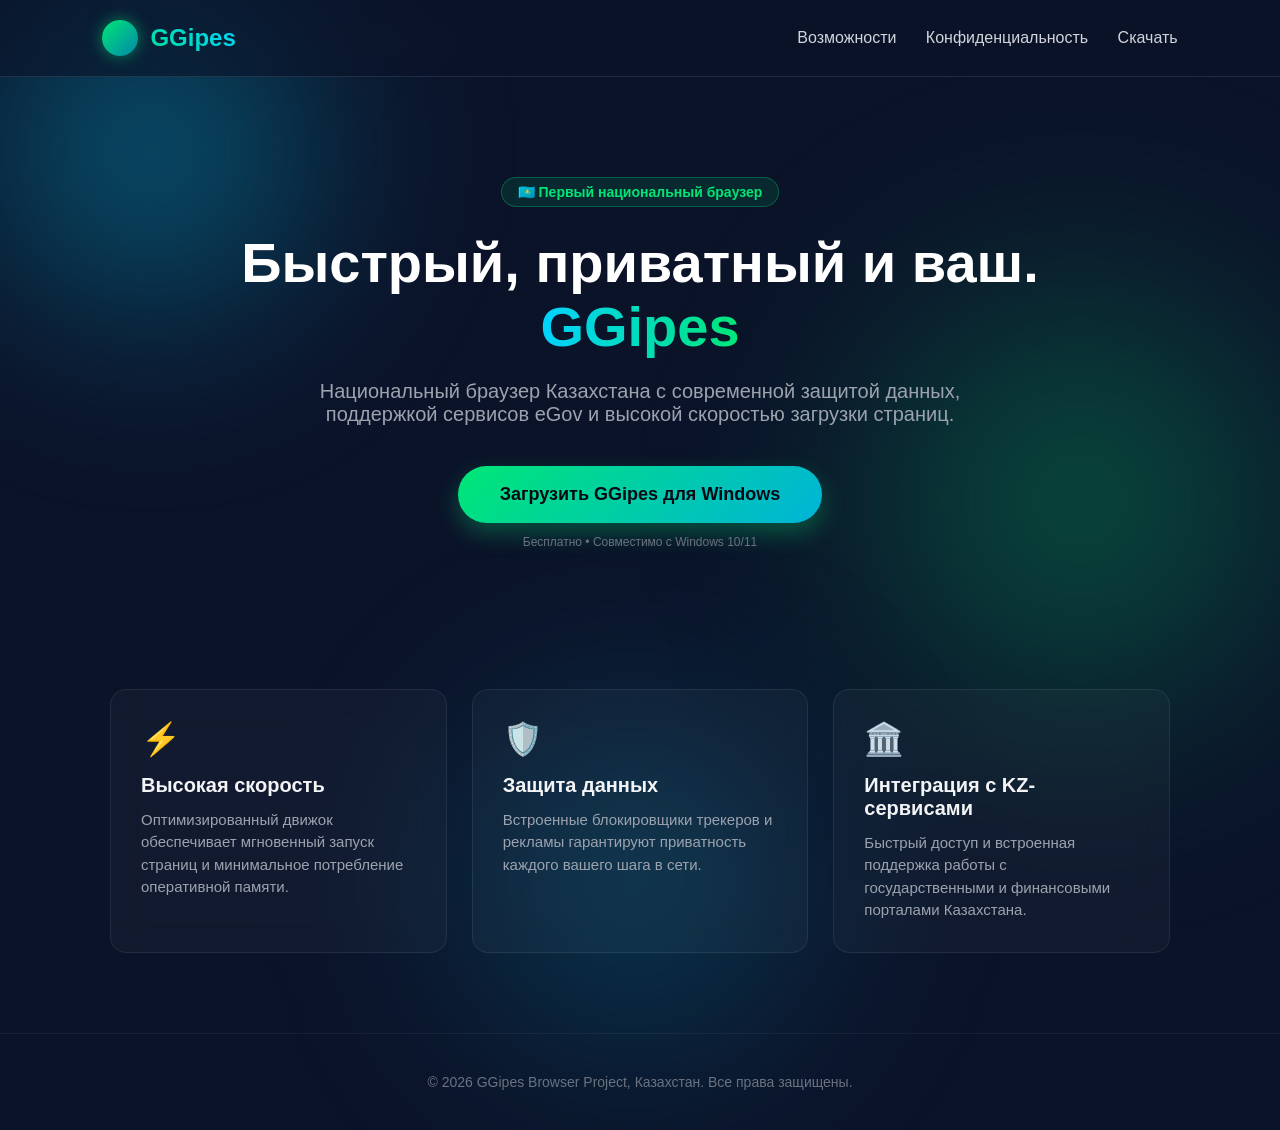
==== index.html @ 1c06d38f "my site" ====
<!DOCTYPE html>
<html lang="ru">
<head>
    <meta charset="UTF-8">
    <meta name="viewport" content="width=device-width, initial-scale=1.0">
    <title>GGipes — Быстрый и безопасный браузер Казахстана</title>
    <style>
        * {
            box-sizing: border-box;
            margin: 0;
            padding: 0;
            font-family: 'Segoe UI', -apple-system, BlinkMacSystemFont, Roboto, sans-serif;
        }

        body {
            background-color: #0b1329;
            color: #ffffff;
            min-height: 100vh;
            overflow-x: hidden;
            position: relative;
        }

        /* Размытый сине-зеленоватый фон */
        .bg-glow-1 {
            position: absolute;
            top: -100px;
            left: -100px;
            width: 500px;
            height: 500px;
            background: radial-gradient(circle, rgba(0, 210, 255, 0.4) 0%, rgba(3, 169, 244, 0) 70%);
            filter: blur(80px);
            z-index: -1;
        }

        .bg-glow-2 {
            position: absolute;
            top: 200px;
            right: -100px;
            width: 600px;
            height: 600px;
            background: radial-gradient(circle, rgba(0, 230, 118, 0.35) 0%, rgba(0, 230, 118, 0) 70%);
            filter: blur(100px);
            z-index: -1;
        }

        .bg-glow-3 {
            position: absolute;
            bottom: 0;
            left: 30%;
            width: 500px;
            height: 500px;
            background: radial-gradient(circle, rgba(0, 180, 216, 0.3) 0%, rgba(0, 0, 0, 0) 70%);
            filter: blur(90px);
            z-index: -1;
        }

        /* Шапка */
        header {
            display: flex;
            justify-content: space-between;
            align-items: center;
            padding: 20px 8%;
            backdrop-filter: blur(12px);
            background: rgba(11, 19, 41, 0.6);
            border-bottom: 1px solid rgba(255, 255, 255, 0.1);
            position: sticky;
            top: 0;
            z-index: 100;
        }

        .logo {
            display: flex;
            align-items: center;
            gap: 12px;
            font-size: 24px;
            font-weight: 700;
            background: linear-gradient(45deg, #00e676, #00d2ff);
            -webkit-background-clip: text;
            -webkit-text-fill-color: transparent;
        }

        .logo-icon {
            width: 36px;
            height: 36px;
            background: linear-gradient(135deg, #00e676, #0088a9);
            border-radius: 50%;
            display: flex;
            align-items: center;
            justify-content: center;
            color: #0b1329;
            font-weight: 900;
            font-size: 18px;
            box-shadow: 0 0 15px rgba(0, 230, 118, 0.5);
        }

        nav a {
            color: #d1d5db;
            text-decoration: none;
            margin-left: 25px;
            font-weight: 500;
            transition: color 0.3s;
        }

        nav a:hover {
            color: #00e676;
        }

        /* Главный блок (Hero) */
        .hero {
            display: flex;
            flex-direction: column;
            align-items: center;
            text-align: center;
            padding: 100px 20px 60px;
            max-width: 900px;
            margin: 0 auto;
        }

        .tag {
            background: rgba(0, 230, 118, 0.1);
            border: 1px solid rgba(0, 230, 118, 0.3);
            color: #00e676;
            padding: 6px 16px;
            border-radius: 20px;
            font-size: 14px;
            font-weight: 600;
            margin-bottom: 24px;
        }

        .hero h1 {
            font-size: 56px;
            line-height: 1.15;
            margin-bottom: 20px;
            font-weight: 800;
        }

        .hero h1 span {
            background: linear-gradient(90deg, #00d2ff, #00e676);
            -webkit-background-clip: text;
            -webkit-text-fill-color: transparent;
        }

        .hero p {
            font-size: 20px;
            color: #9ca3af;
            margin-bottom: 40px;
            max-width: 650px;
        }

        .download-btn {
            background: linear-gradient(90deg, #00c6ff 0%, #0072ff 100%);
            background: linear-gradient(135deg, #00e676, #00b4d8);
            color: #040914;
            padding: 18px 42px;
            font-size: 18px;
            font-weight: 700;
            border-radius: 30px;
            text-decoration: none;
            box-shadow: 0 10px 25px rgba(0, 230, 118, 0.3);
            transition: transform 0.2s, box-shadow 0.2s;
        }

        .download-btn:hover {
            transform: translateY(-2px);
            box-shadow: 0 15px 35px rgba(0, 230, 118, 0.5);
        }

        .subtext {
            font-size: 12px;
            color: #6b7280;
            margin-top: 12px;
        }

        /* Преимущества / Сетка */
        .features {
            display: grid;
            grid-template-columns: repeat(auto-fit, minmax(280px, 1fr));
            gap: 25px;
            max-width: 1100px;
            margin: 80px auto;
            padding: 0 20px;
        }

        .card {
            background: rgba(255, 255, 255, 0.03);
            border: 1px solid rgba(255, 255, 255, 0.08);
            backdrop-filter: blur(16px);
            border-radius: 16px;
            padding: 30px;
            transition: border-color 0.3s, transform 0.3s;
        }

        .card:hover {
            border-color: rgba(0, 230, 118, 0.4);
            transform: translateY(-5px);
        }

        .card-icon {
            font-size: 32px;
            margin-bottom: 16px;
        }

        .card h3 {
            font-size: 20px;
            margin-bottom: 12px;
            color: #f3f4f6;
        }

        .card p {
            color: #9ca3af;
            font-size: 15px;
            line-height: 1.5;
        }

        /* Футер */
        footer {
            text-align: center;
            padding: 40px 20px;
            border-top: 1px solid rgba(255, 255, 255, 0.05);
            color: #6b7280;
            font-size: 14px;
        }
    </style>
</head>
<body>

    <div class="bg-glow-1"></div>
    <div class="bg-glow-2"></div>
    <div class="bg-glow-3"></div>

    <header>
        <div class="logo">
            <div class="logo-icon">G</div>
            GGipes
        </div>
        <nav>
            <a href="#features">Возможности</a>
            <a href="#privacy">Конфиденциальность</a>
            <a href="#download">Скачать</a>
        </nav>
    </header>

    <section class="hero">
        <div class="tag">🇰🇿 Первый национальный браузер</div>
        <h1>Быстрый, приватный и ваш. <span>GGipes</span></h1>
        <p>Национальный браузер Казахстана с современной защитой данных, поддержкой сервисов eGov и высокой скоростью загрузки страниц.</p>
        <a href="#" class="download-btn">Загрузить GGipes для Windows</a>
        <div class="subtext">Бесплатно • Совместимо с Windows 10/11</div>
    </section>

    <section class="features" id="features">
        <div class="card">
            <div class="card-icon">⚡</div>
            <h3>Высокая скорость</h3>
            <p>Оптимизированный движок обеспечивает мгновенный запуск страниц и минимальное потребление оперативной памяти.</p>
        </div>
        <div class="card">
            <div class="card-icon">🛡️</div>
            <h3>Защита данных</h3>
            <p>Встроенные блокировщики трекеров и рекламы гарантируют приватность каждого вашего шага в сети.</p>
        </div>
        <div class="card">
            <div class="card-icon">🏛️</div>
            <h3>Интеграция с KZ-сервисами</h3>
            <p>Быстрый доступ и встроенная поддержка работы с государственными и финансовыми порталами Казахстана.</p>
        </div>
    </section>

    <footer>
        <p>© 2026 GGipes Browser Project, Казахстан. Все права защищены.</p>
    </footer>

</body>
</html>
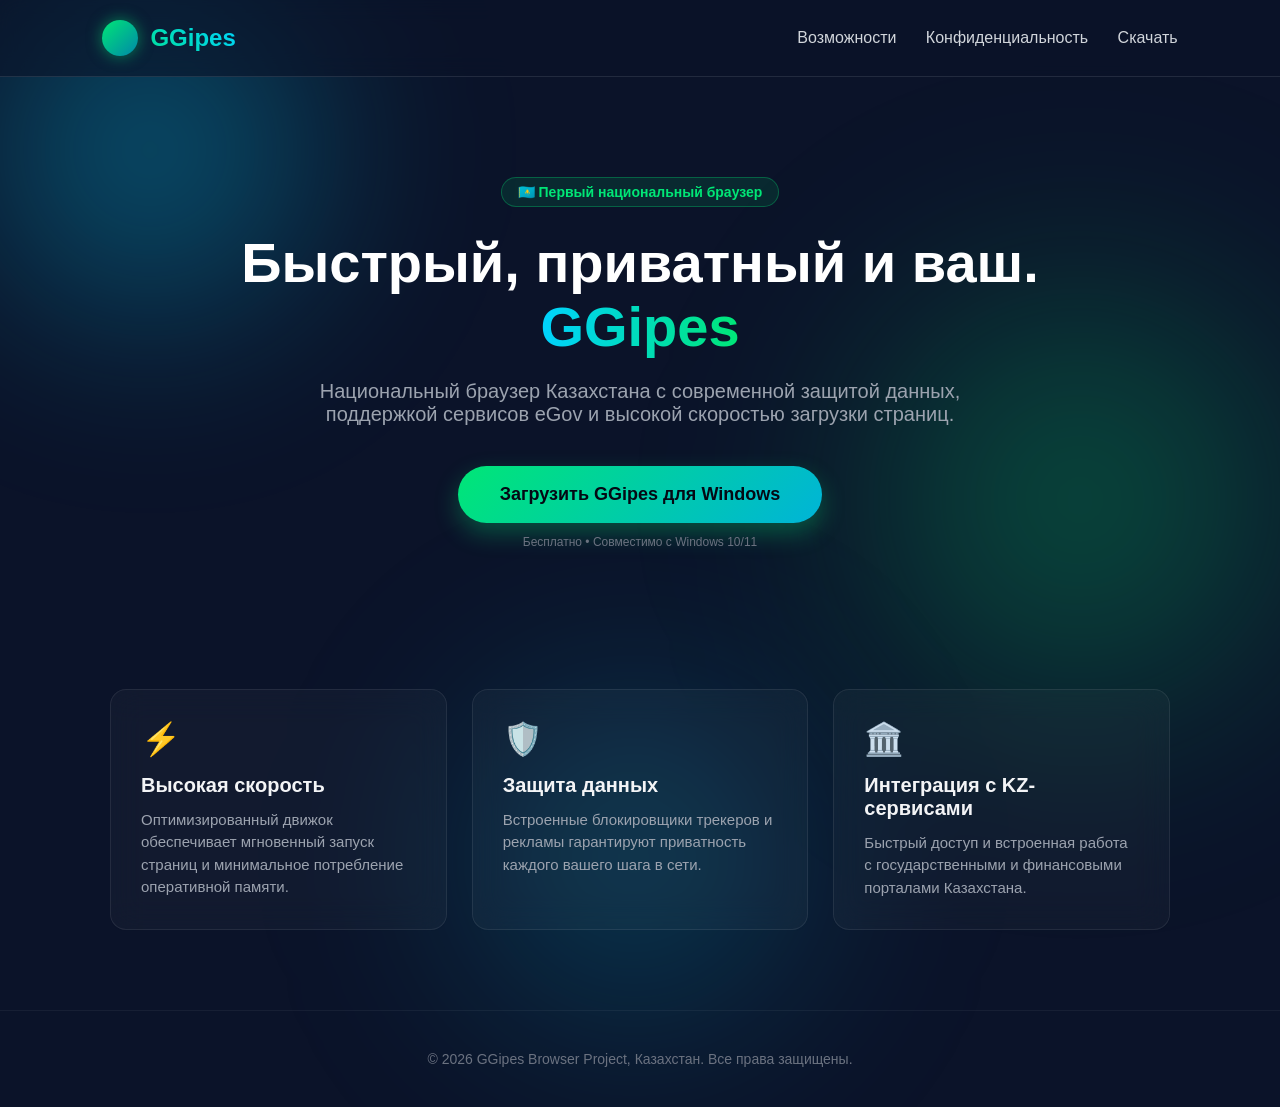
==== commit 38c296b7: "Update download link and improve text clarity" ====
--- a/index.html
+++ b/index.html
@@ -158,6 +158,7 @@
             text-decoration: none;
             box-shadow: 0 10px 25px rgba(0, 230, 118, 0.3);
             transition: transform 0.2s, box-shadow 0.2s;
+            display: inline-block;
         }
 
         .download-btn:hover {
@@ -240,11 +241,11 @@
         </nav>
     </header>
 
-    <section class="hero">
+    <section class="hero" id="download">
         <div class="tag">🇰🇿 Первый национальный браузер</div>
         <h1>Быстрый, приватный и ваш. <span>GGipes</span></h1>
         <p>Национальный браузер Казахстана с современной защитой данных, поддержкой сервисов eGov и высокой скоростью загрузки страниц.</p>
-        <a href="#" class="download-btn">Загрузить GGipes для Windows</a>
+        <a href="https://drive.google.com/file/d/1t5L86nQHfqKsNUQQcTvSZJ7uL6LeWI7m/view?usp=drive_link" target="_blank" class="download-btn">Загрузить GGipes для Windows</a>
         <div class="subtext">Бесплатно • Совместимо с Windows 10/11</div>
     </section>
 
@@ -262,7 +263,7 @@
         <div class="card">
             <div class="card-icon">🏛️</div>
             <h3>Интеграция с KZ-сервисами</h3>
-            <p>Быстрый доступ и встроенная поддержка работы с государственными и финансовыми порталами Казахстана.</p>
+            <p>Быстрый доступ и встроенная работа с государственными и финансовыми порталами Казахстана.</p>
         </div>
     </section>
 
@@ -271,4 +272,4 @@
     </footer>
 
 </body>
-</html>+</html>
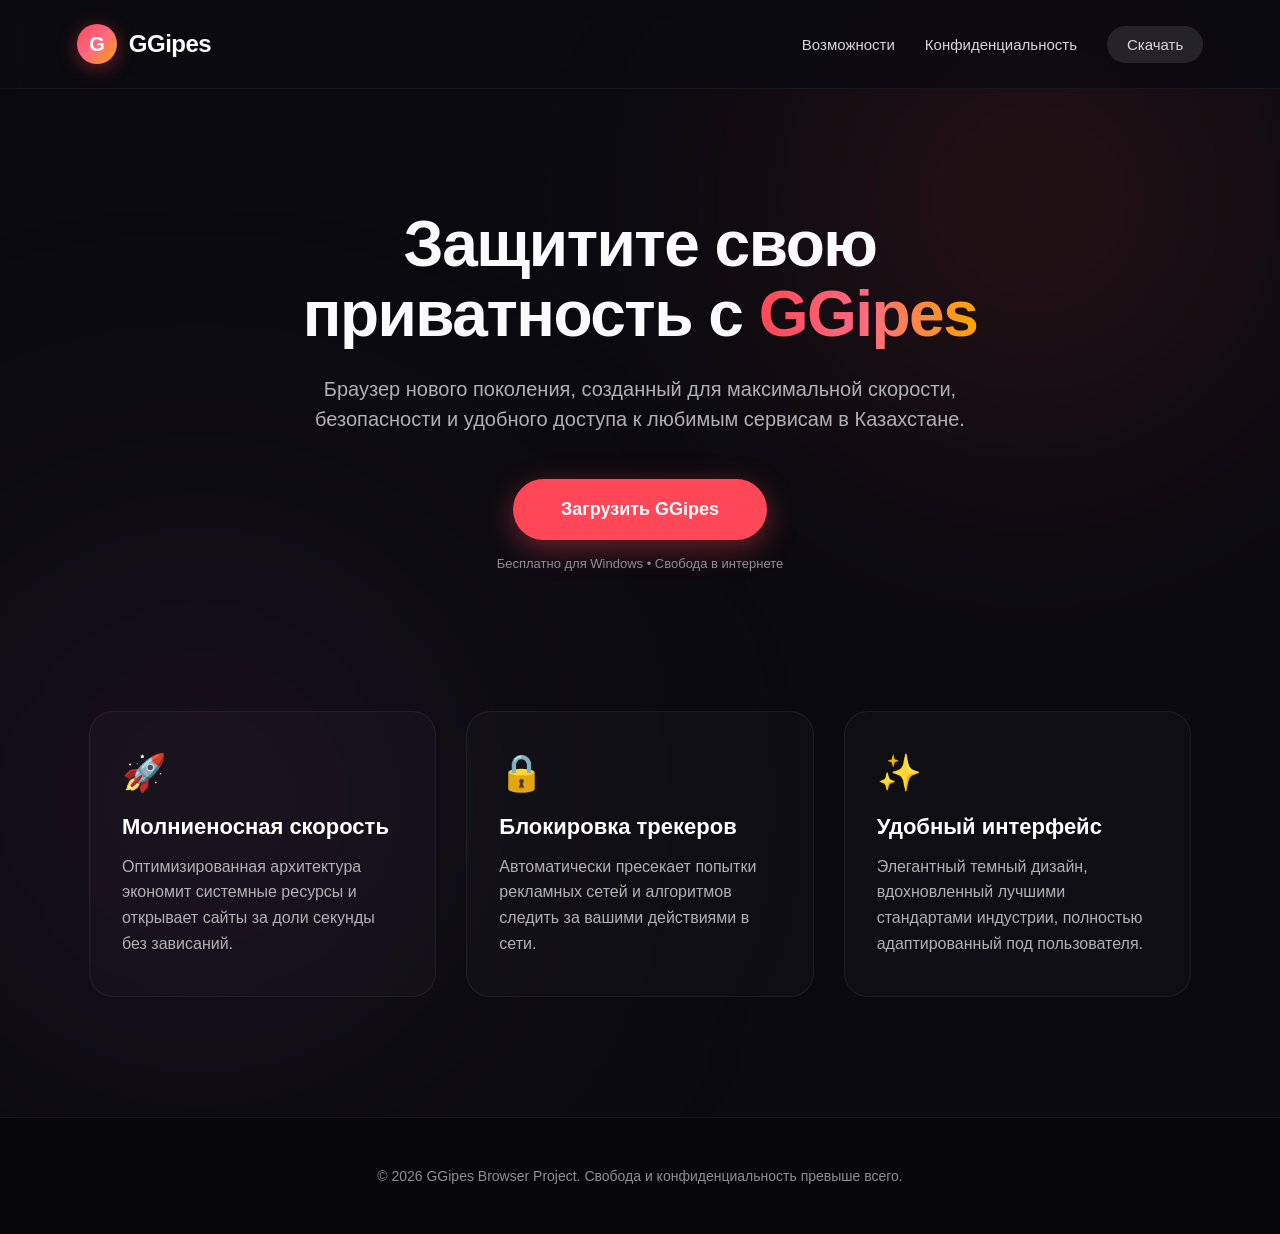
==== commit 59496658: "my site" ====
--- a/index.html
+++ b/index.html
@@ -3,54 +3,43 @@
 <head>
     <meta charset="UTF-8">
     <meta name="viewport" content="width=device-width, initial-scale=1.0">
-    <title>GGipes — Быстрый и безопасный браузер Казахстана</title>
+    <title>Браузер GGipes — Свободный, быстрый и защищенный</title>
     <style>
         * {
             box-sizing: border-box;
             margin: 0;
             padding: 0;
-            font-family: 'Segoe UI', -apple-system, BlinkMacSystemFont, Roboto, sans-serif;
+            font-family: 'Inter', -apple-system, BlinkMacSystemFont, "Segoe UI", Roboto, sans-serif;
         }
 
         body {
-            background-color: #0b1329;
-            color: #ffffff;
+            background-color: #0b0b0f;
+            color: #fbfbfe;
             min-height: 100vh;
             overflow-x: hidden;
             position: relative;
         }
 
-        /* Размытый сине-зеленоватый фон */
+        /* Фоновые градиенты в стиле Firefox */
         .bg-glow-1 {
             position: absolute;
-            top: -100px;
-            left: -100px;
-            width: 500px;
-            height: 500px;
-            background: radial-gradient(circle, rgba(0, 210, 255, 0.4) 0%, rgba(3, 169, 244, 0) 70%);
-            filter: blur(80px);
+            top: -150px;
+            right: -100px;
+            width: 700px;
+            height: 700px;
+            background: radial-gradient(circle, rgba(255, 71, 87, 0.15) 0%, rgba(255, 71, 87, 0) 70%);
+            filter: blur(120px);
             z-index: -1;
         }
 
         .bg-glow-2 {
             position: absolute;
-            top: 200px;
-            right: -100px;
-            width: 600px;
-            height: 600px;
-            background: radial-gradient(circle, rgba(0, 230, 118, 0.35) 0%, rgba(0, 230, 118, 0) 70%);
-            filter: blur(100px);
-            z-index: -1;
-        }
-
-        .bg-glow-3 {
-            position: absolute;
-            bottom: 0;
-            left: 30%;
-            width: 500px;
-            height: 500px;
-            background: radial-gradient(circle, rgba(0, 180, 216, 0.3) 0%, rgba(0, 0, 0, 0) 70%);
-            filter: blur(90px);
+            top: 400px;
+            left: -200px;
+            width: 800px;
+            height: 800px;
+            background: radial-gradient(circle, rgba(142, 68, 173, 0.15) 0%, rgba(142, 68, 173, 0) 70%);
+            filter: blur(140px);
             z-index: -1;
         }
 
@@ -59,13 +48,13 @@
             display: flex;
             justify-content: space-between;
             align-items: center;
-            padding: 20px 8%;
-            backdrop-filter: blur(12px);
-            background: rgba(11, 19, 41, 0.6);
-            border-bottom: 1px solid rgba(255, 255, 255, 0.1);
+            padding: 24px 6%;
+            background: rgba(11, 11, 15, 0.8);
+            backdrop-filter: blur(10px);
             position: sticky;
             top: 0;
             z-index: 100;
+            border-bottom: 1px solid rgba(255, 255, 255, 0.05);
         }
 
         .logo {
@@ -74,152 +63,174 @@
             gap: 12px;
             font-size: 24px;
             font-weight: 700;
-            background: linear-gradient(45deg, #00e676, #00d2ff);
+            letter-spacing: -0.5px;
+            color: #ffffff;
+        }
+
+        .logo-icon {
+            width: 40px;
+            height: 40px;
+            background: linear-gradient(135deg, #ff4757, #ff6b81, #ffa502);
+            border-radius: 50%;
+            display: flex;
+            align-items: center;
+            justify-content: center;
+            color: #fff;
+            font-weight: 900;
+            font-size: 20px;
+            box-shadow: 0 4px 20px rgba(255, 71, 87, 0.4);
+        }
+
+        nav {
+            display: flex;
+            align-items: center;
+            gap: 30px;
+        }
+
+        nav a {
+            color: #d7d7db;
+            text-decoration: none;
+            font-size: 15px;
+            font-weight: 500;
+            transition: color 0.2s;
+        }
+
+        nav a:hover {
+            color: #ff4757;
+        }
+
+        .nav-btn {
+            background: rgba(255, 255, 255, 0.1);
+            padding: 10px 20px;
+            border-radius: 50px;
+            transition: background 0.2s;
+        }
+
+        .nav-btn:hover {
+            background: rgba(255, 255, 255, 0.2);
+            color: #fff;
+        }
+
+        /* Главный блок (Hero) */
+        .hero {
+            display: flex;
+            flex-direction: column;
+            align-items: center;
+            text-align: center;
+            padding: 120px 20px 80px;
+            max-width: 900px;
+            margin: 0 auto;
+        }
+
+        .hero h1 {
+            font-size: 64px;
+            line-height: 1.1;
+            margin-bottom: 24px;
+            font-weight: 800;
+            letter-spacing: -1.5px;
+        }
+
+        .hero h1 span {
+            background: linear-gradient(90deg, #ff4757, #ff6b81, #ffa502);
             -webkit-background-clip: text;
             -webkit-text-fill-color: transparent;
         }
 
-        .logo-icon {
-            width: 36px;
-            height: 36px;
-            background: linear-gradient(135deg, #00e676, #0088a9);
-            border-radius: 50%;
-            display: flex;
-            align-items: center;
-            justify-content: center;
-            color: #0b1329;
-            font-weight: 900;
-            font-size: 18px;
-            box-shadow: 0 0 15px rgba(0, 230, 118, 0.5);
-        }
-
-        nav a {
-            color: #d1d5db;
-            text-decoration: none;
-            margin-left: 25px;
-            font-weight: 500;
-            transition: color 0.3s;
-        }
-
-        nav a:hover {
-            color: #00e676;
-        }
-
-        /* Главный блок (Hero) */
-        .hero {
-            display: flex;
-            flex-direction: column;
-            align-items: center;
-            text-align: center;
-            padding: 100px 20px 60px;
-            max-width: 900px;
-            margin: 0 auto;
-        }
-
-        .tag {
-            background: rgba(0, 230, 118, 0.1);
-            border: 1px solid rgba(0, 230, 118, 0.3);
-            color: #00e676;
-            padding: 6px 16px;
-            border-radius: 20px;
-            font-size: 14px;
-            font-weight: 600;
-            margin-bottom: 24px;
-        }
-
-        .hero h1 {
-            font-size: 56px;
-            line-height: 1.15;
-            margin-bottom: 20px;
-            font-weight: 800;
-        }
-
-        .hero h1 span {
-            background: linear-gradient(90deg, #00d2ff, #00e676);
-            -webkit-background-clip: text;
-            -webkit-text-fill-color: transparent;
-        }
-
         .hero p {
             font-size: 20px;
-            color: #9ca3af;
-            margin-bottom: 40px;
-            max-width: 650px;
+            color: #b1b1b3;
+            margin-bottom: 45px;
+            max-width: 680px;
+            line-height: 1.5;
         }
 
         .download-btn {
-            background: linear-gradient(90deg, #00c6ff 0%, #0072ff 100%);
-            background: linear-gradient(135deg, #00e676, #00b4d8);
-            color: #040914;
-            padding: 18px 42px;
+            background: #ff4757;
+            color: #ffffff;
+            padding: 20px 48px;
             font-size: 18px;
             font-weight: 700;
-            border-radius: 30px;
+            border-radius: 50px;
             text-decoration: none;
-            box-shadow: 0 10px 25px rgba(0, 230, 118, 0.3);
-            transition: transform 0.2s, box-shadow 0.2s;
+            box-shadow: 0 8px 30px rgba(255, 71, 87, 0.4);
+            transition: transform 0.2s, background 0.2s, box-shadow 0.2s;
             display: inline-block;
         }
 
         .download-btn:hover {
+            background: #ff6b81;
             transform: translateY(-2px);
-            box-shadow: 0 15px 35px rgba(0, 230, 118, 0.5);
+            box-shadow: 0 12px 40px rgba(255, 71, 87, 0.6);
         }
 
         .subtext {
-            font-size: 12px;
-            color: #6b7280;
-            margin-top: 12px;
-        }
-
-        /* Преимущества / Сетка */
+            font-size: 13px;
+            color: #8f8f91;
+            margin-top: 16px;
+        }
+
+        /* Секция возможностей */
         .features {
             display: grid;
-            grid-template-columns: repeat(auto-fit, minmax(280px, 1fr));
-            gap: 25px;
-            max-width: 1100px;
-            margin: 80px auto;
-            padding: 0 20px;
+            grid-template-columns: repeat(auto-fit, minmax(300px, 1fr));
+            gap: 30px;
+            max-width: 1150px;
+            margin: 60px auto 120px;
+            padding: 0 24px;
         }
 
         .card {
-            background: rgba(255, 255, 255, 0.03);
-            border: 1px solid rgba(255, 255, 255, 0.08);
-            backdrop-filter: blur(16px);
-            border-radius: 16px;
-            padding: 30px;
-            transition: border-color 0.3s, transform 0.3s;
+            background: rgba(255, 255, 255, 0.02);
+            border: 1px solid rgba(255, 255, 255, 0.06);
+            border-radius: 24px;
+            padding: 40px 32px;
+            transition: border-color 0.3s, transform 0.3s, background 0.3s;
         }
 
         .card:hover {
-            border-color: rgba(0, 230, 118, 0.4);
-            transform: translateY(-5px);
+            border-color: rgba(255, 71, 87, 0.4);
+            background: rgba(255, 255, 255, 0.04);
+            transform: translateY(-6px);
         }
 
         .card-icon {
-            font-size: 32px;
-            margin-bottom: 16px;
+            font-size: 36px;
+            margin-bottom: 20px;
         }
 
         .card h3 {
-            font-size: 20px;
-            margin-bottom: 12px;
-            color: #f3f4f6;
+            font-size: 22px;
+            margin-bottom: 14px;
+            color: #ffffff;
+            font-weight: 700;
         }
 
         .card p {
-            color: #9ca3af;
-            font-size: 15px;
-            line-height: 1.5;
+            color: #b1b1b3;
+            font-size: 16px;
+            line-height: 1.6;
         }
 
         /* Футер */
         footer {
             text-align: center;
-            padding: 40px 20px;
+            padding: 50px 20px;
             border-top: 1px solid rgba(255, 255, 255, 0.05);
-            color: #6b7280;
+            color: #8f8f91;
             font-size: 14px;
+            background: #07070a;
+        }
+
+        @media (max-width: 768px) {
+            .hero h1 {
+                font-size: 42px;
+            }
+            .hero p {
+                font-size: 17px;
+            }
+            nav a:not(.nav-btn) {
+                display: none;
+            }
         }
     </style>
 </head>
@@ -227,7 +238,6 @@
 
     <div class="bg-glow-1"></div>
     <div class="bg-glow-2"></div>
-    <div class="bg-glow-3"></div>
 
     <header>
         <div class="logo">
@@ -237,38 +247,37 @@
         <nav>
             <a href="#features">Возможности</a>
             <a href="#privacy">Конфиденциальность</a>
-            <a href="#download">Скачать</a>
+            <a href="https://drive.google.com/file/d/1t5L86nQHfqKsNUQQcTvSZJ7uL6LeWI7m/view?usp=drive_link" target="_blank" class="nav-btn">Скачать</a>
         </nav>
     </header>
 
     <section class="hero" id="download">
-        <div class="tag">🇰🇿 Первый национальный браузер</div>
-        <h1>Быстрый, приватный и ваш. <span>GGipes</span></h1>
-        <p>Национальный браузер Казахстана с современной защитой данных, поддержкой сервисов eGov и высокой скоростью загрузки страниц.</p>
-        <a href="https://drive.google.com/file/d/1t5L86nQHfqKsNUQQcTvSZJ7uL6LeWI7m/view?usp=drive_link" target="_blank" class="download-btn">Загрузить GGipes для Windows</a>
-        <div class="subtext">Бесплатно • Совместимо с Windows 10/11</div>
+        <h1>Защитите свою приватность с <span>GGipes</span></h1>
+        <p>Браузер нового поколения, созданный для максимальной скорости, безопасности и удобного доступа к любимым сервисам в Казахстане.</p>
+        <a href="https://drive.google.com/file/d/1t5L86nQHfqKsNUQQcTvSZJ7uL6LeWI7m/view?usp=drive_link" target="_blank" class="download-btn">Загрузить GGipes</a>
+        <div class="subtext">Бесплатно для Windows • Свобода в интернете</div>
     </section>
 
     <section class="features" id="features">
         <div class="card">
-            <div class="card-icon">⚡</div>
-            <h3>Высокая скорость</h3>
-            <p>Оптимизированный движок обеспечивает мгновенный запуск страниц и минимальное потребление оперативной памяти.</p>
+            <div class="card-icon">🚀</div>
+            <h3>Молниеносная скорость</h3>
+            <p>Оптимизированная архитектура экономит системные ресурсы и открывает сайты за доли секунды без зависаний.</p>
         </div>
         <div class="card">
-            <div class="card-icon">🛡️</div>
-            <h3>Защита данных</h3>
-            <p>Встроенные блокировщики трекеров и рекламы гарантируют приватность каждого вашего шага в сети.</p>
+            <div class="card-icon">🔒</div>
+            <h3>Блокировка трекеров</h3>
+            <p>Автоматически пресекает попытки рекламных сетей и алгоритмов следить за вашими действиями в сети.</p>
         </div>
         <div class="card">
-            <div class="card-icon">🏛️</div>
-            <h3>Интеграция с KZ-сервисами</h3>
-            <p>Быстрый доступ и встроенная работа с государственными и финансовыми порталами Казахстана.</p>
+            <div class="card-icon">✨</div>
+            <h3>Удобный интерфейс</h3>
+            <p>Элегантный темный дизайн, вдохновленный лучшими стандартами индустрии, полностью адаптированный под пользователя.</p>
         </div>
     </section>
 
     <footer>
-        <p>© 2026 GGipes Browser Project, Казахстан. Все права защищены.</p>
+        <p>© 2026 GGipes Browser Project. Свобода и конфиденциальность превыше всего.</p>
     </footer>
 
 </body>
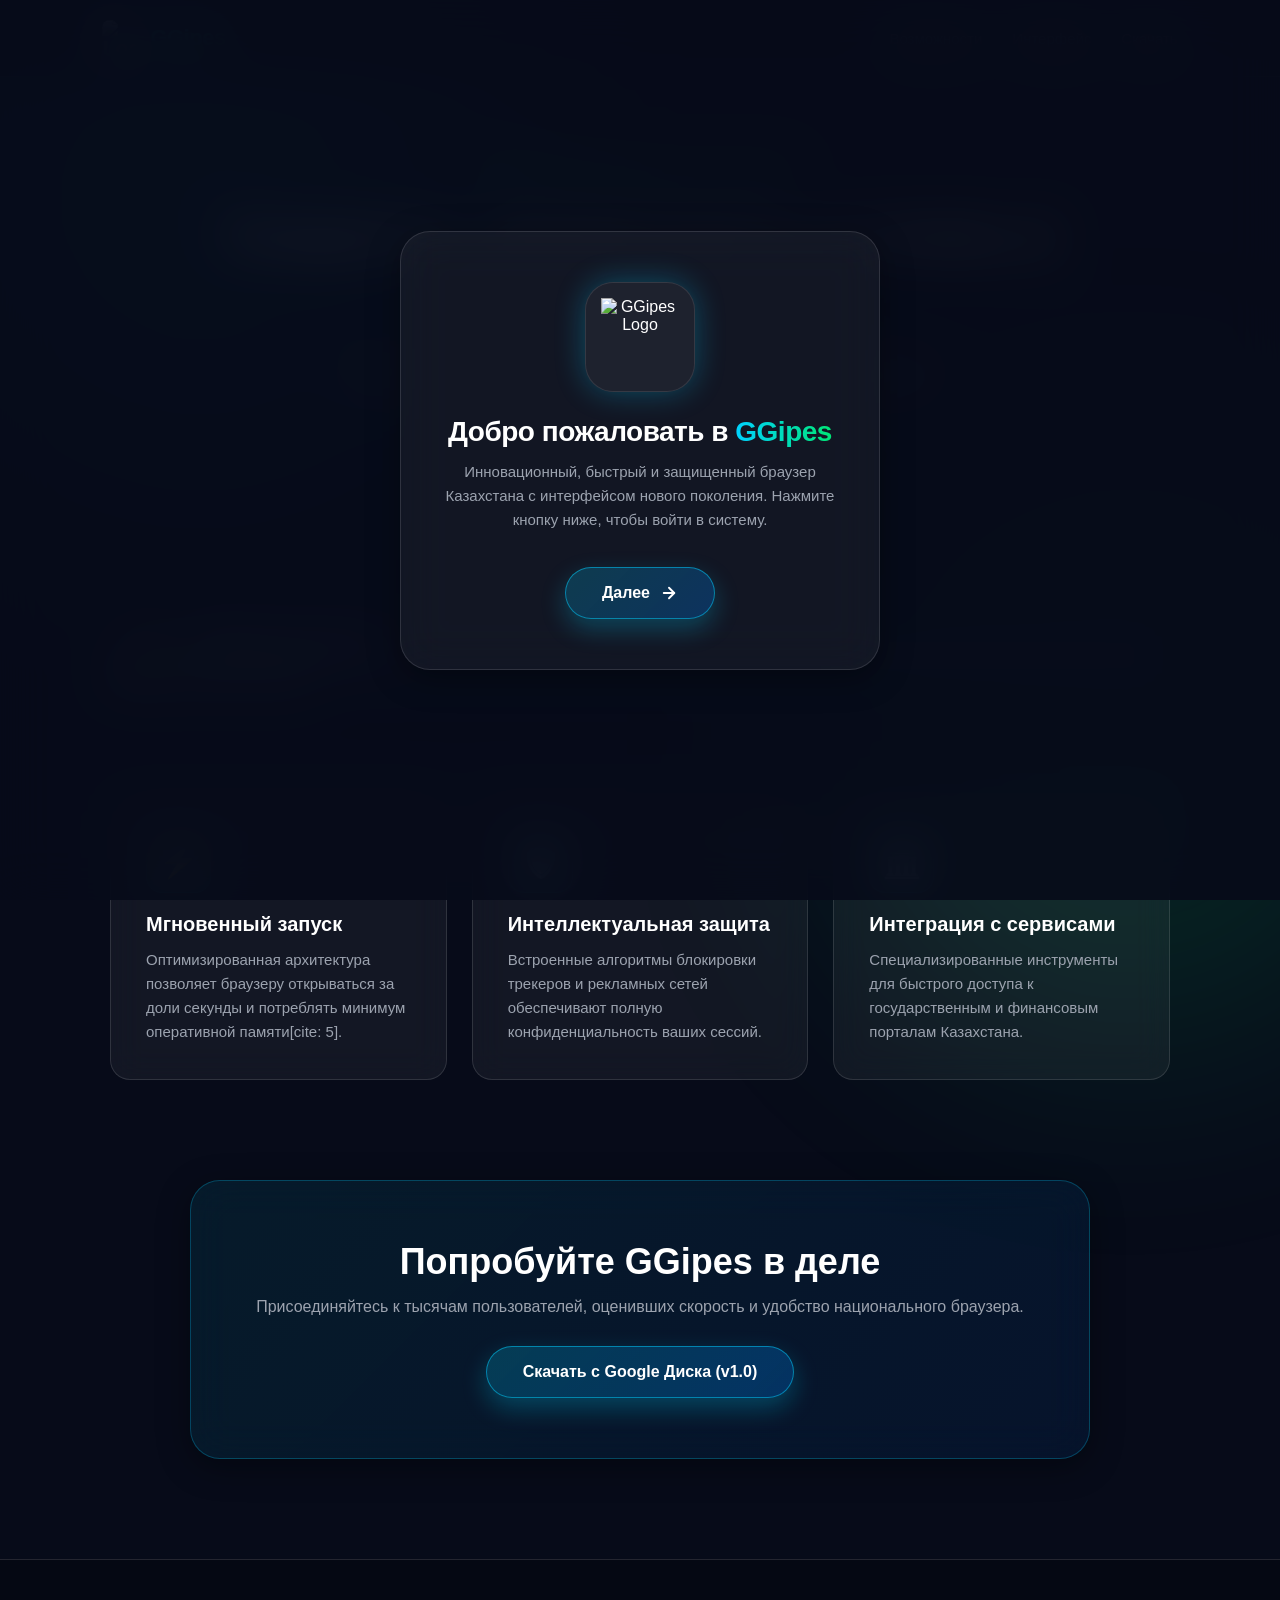
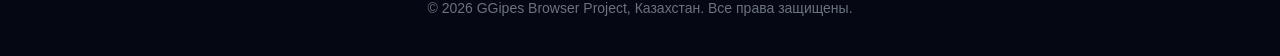
==== commit af970f1d: "my site" ====
--- a/index.html
+++ b/index.html
@@ -3,282 +3,537 @@
 <head>
     <meta charset="UTF-8">
     <meta name="viewport" content="width=device-width, initial-scale=1.0">
-    <title>Браузер GGipes — Свободный, быстрый и защищенный</title>
+    <title>GGipes — Национальный браузер нового поколения</title>
     <style>
+        :root {
+            --primary: #00d2ff;
+            --secondary: #0056b3;
+            --accent: #00e676;
+            --bg-dark: #070b19;
+            --glass-bg: rgba(255, 255, 255, 0.05);
+            --glass-border: rgba(255, 255, 255, 0.12);
+            --glass-shadow: 0 8px 32px 0 rgba(0, 0, 0, 0.37);
+        }
+
         * {
             box-sizing: border-box;
             margin: 0;
             padding: 0;
-            font-family: 'Inter', -apple-system, BlinkMacSystemFont, "Segoe UI", Roboto, sans-serif;
+            font-family: 'Segoe UI', -apple-system, BlinkMacSystemFont, Roboto, sans-serif;
+            scroll-behavior: smooth;
         }
 
         body {
-            background-color: #0b0b0f;
-            color: #fbfbfe;
+            background-color: var(--bg-dark);
+            color: #ffffff;
             min-height: 100vh;
             overflow-x: hidden;
             position: relative;
         }
 
-        /* Фоновые градиенты в стиле Firefox */
-        .bg-glow-1 {
-            position: absolute;
-            top: -150px;
-            right: -100px;
-            width: 700px;
-            height: 700px;
-            background: radial-gradient(circle, rgba(255, 71, 87, 0.15) 0%, rgba(255, 71, 87, 0) 70%);
-            filter: blur(120px);
-            z-index: -1;
-        }
-
-        .bg-glow-2 {
-            position: absolute;
-            top: 400px;
-            left: -200px;
-            width: 800px;
-            height: 800px;
-            background: radial-gradient(circle, rgba(142, 68, 173, 0.15) 0%, rgba(142, 68, 173, 0) 70%);
-            filter: blur(140px);
-            z-index: -1;
-        }
-
-        /* Шапка */
+        /* Фоновые неоновые переливы */
+        .bg-glow {
+            position: fixed;
+            width: 600px;
+            height: 600px;
+            border-radius: 50%;
+            filter: blur(130px);
+            z-index: -2;
+            opacity: 0.4;
+            animation: floatGlow 10s ease-in-out infinite alternate;
+        }
+        .glow-1 { top: -100px; left: -100px; background: rgba(0, 210, 255, 0.4); }
+        .glow-2 { bottom: -150px; right: -150px; background: rgba(0, 230, 118, 0.3); animation-delay: -5s; }
+
+        @keyframes floatGlow {
+            0% { transform: translateY(0) scale(1); }
+            100% { transform: translateY(30px) scale(1.1); }
+        }
+
+        /* ЭКРАН ПРИВЕТСТВИЯ (WELCOME OVERLAY) */
+        #welcome-screen {
+            position: fixed;
+            top: 0;
+            left: 0;
+            width: 100vw;
+            height: 100vh;
+            background: rgba(7, 11, 25, 0.92);
+            backdrop-filter: blur(25px);
+            -webkit-backdrop-filter: blur(25px);
+            z-index: 9999;
+            display: flex;
+            justify-content: center;
+            align-items: center;
+            transition: opacity 0.8s cubic-bezier(0.4, 0, 0.2, 1), visibility 0.8s;
+        }
+
+        #welcome-screen.hidden {
+            opacity: 0;
+            visibility: hidden;
+            pointer-events: none;
+        }
+
+        .welcome-card {
+            background: var(--glass-bg);
+            border: 1px solid var(--glass-border);
+            backdrop-filter: blur(20px);
+            -webkit-backdrop-filter: blur(20px);
+            box-shadow: var(--glass-shadow);
+            padding: 50px 40px;
+            border-radius: 30px;
+            text-align: center;
+            max-width: 480px;
+            width: 90%;
+            position: relative;
+            overflow: hidden;
+            animation: scaleIn 0.8s cubic-bezier(0.16, 1, 0.3, 1);
+        }
+
+        @keyframes scaleIn {
+            0% { transform: scale(0.85); opacity: 0; }
+            100% { transform: scale(1); opacity: 1; }
+        }
+
+        .welcome-logo {
+            width: 110px;
+            height: 110px;
+            margin: 0 auto 24px;
+            border-radius: 28px;
+            background: rgba(255, 255, 255, 0.05);
+            padding: 15px;
+            box-shadow: 0 0 30px rgba(0, 210, 255, 0.3);
+            border: 1px solid rgba(255, 255, 255, 0.1);
+        }
+
+        .welcome-logo img {
+            width: 100%;
+            height: 100%;
+            object-fit: contain;
+        }
+
+        .welcome-card h1 {
+            font-size: 28px;
+            font-weight: 700;
+            margin-bottom: 12px;
+            letter-spacing: -0.5px;
+        }
+
+        .welcome-card h1 span {
+            background: linear-gradient(90deg, #00d2ff, #00e676);
+            -webkit-background-clip: text;
+            -webkit-text-fill-color: transparent;
+        }
+
+        .welcome-card p {
+            color: #9ca3af;
+            font-size: 15px;
+            line-height: 1.6;
+            margin-bottom: 35px;
+        }
+
+        .glass-btn {
+            background: linear-gradient(135deg, rgba(0, 210, 255, 0.2), rgba(0, 118, 230, 0.3));
+            border: 1px solid rgba(0, 210, 255, 0.5);
+            color: #ffffff;
+            padding: 16px 36px;
+            font-size: 16px;
+            font-weight: 600;
+            border-radius: 50px;
+            cursor: pointer;
+            transition: all 0.3s ease;
+            box-shadow: 0 10px 25px rgba(0, 210, 255, 0.25);
+            display: inline-flex;
+            align-items: center;
+            gap: 10px;
+            text-decoration: none;
+        }
+
+        .glass-btn:hover {
+            background: linear-gradient(135deg, rgba(0, 210, 255, 0.4), rgba(0, 118, 230, 0.5));
+            border-color: #00d2ff;
+            transform: translateY(-3px);
+            box-shadow: 0 15px 30px rgba(0, 210, 255, 0.4);
+        }
+
+        /* ОСНОВНОЙ САЙТ */
         header {
-            display: flex;
-            justify-content: space-between;
-            align-items: center;
-            padding: 24px 6%;
-            background: rgba(11, 11, 15, 0.8);
-            backdrop-filter: blur(10px);
             position: sticky;
             top: 0;
             z-index: 100;
-            border-bottom: 1px solid rgba(255, 255, 255, 0.05);
-        }
-
-        .logo {
+            display: flex;
+            justify-content: space-between;
+            align-items: center;
+            padding: 20px 8%;
+            background: rgba(7, 11, 25, 0.7);
+            backdrop-filter: blur(15px);
+            -webkit-backdrop-filter: blur(15px);
+            border-bottom: 1px solid var(--glass-border);
+        }
+
+        .logo-area {
             display: flex;
             align-items: center;
             gap: 12px;
-            font-size: 24px;
+            font-size: 22px;
             font-weight: 700;
             letter-spacing: -0.5px;
-            color: #ffffff;
-        }
-
-        .logo-icon {
-            width: 40px;
-            height: 40px;
-            background: linear-gradient(135deg, #ff4757, #ff6b81, #ffa502);
-            border-radius: 50%;
-            display: flex;
-            align-items: center;
-            justify-content: center;
-            color: #fff;
-            font-weight: 900;
-            font-size: 20px;
-            box-shadow: 0 4px 20px rgba(255, 71, 87, 0.4);
-        }
-
-        nav {
-            display: flex;
-            align-items: center;
-            gap: 30px;
-        }
-
-        nav a {
-            color: #d7d7db;
-            text-decoration: none;
-            font-size: 15px;
-            font-weight: 500;
-            transition: color 0.2s;
-        }
-
-        nav a:hover {
-            color: #ff4757;
-        }
-
-        .nav-btn {
-            background: rgba(255, 255, 255, 0.1);
-            padding: 10px 20px;
-            border-radius: 50px;
-            transition: background 0.2s;
-        }
-
-        .nav-btn:hover {
-            background: rgba(255, 255, 255, 0.2);
-            color: #fff;
-        }
-
-        /* Главный блок (Hero) */
-        .hero {
-            display: flex;
-            flex-direction: column;
-            align-items: center;
-            text-align: center;
-            padding: 120px 20px 80px;
-            max-width: 900px;
-            margin: 0 auto;
-        }
-
-        .hero h1 {
-            font-size: 64px;
-            line-height: 1.1;
-            margin-bottom: 24px;
-            font-weight: 800;
-            letter-spacing: -1.5px;
-        }
-
-        .hero h1 span {
-            background: linear-gradient(90deg, #ff4757, #ff6b81, #ffa502);
+        }
+
+        .logo-area img {
+            width: 36px;
+            height: 36px;
+            border-radius: 8px;
+        }
+
+        .logo-area span {
+            background: linear-gradient(90deg, #00d2ff, #00e676);
             -webkit-background-clip: text;
             -webkit-text-fill-color: transparent;
         }
 
+        nav {
+            display: flex;
+            gap: 30px;
+        }
+
+        nav a {
+            color: #d1d5db;
+            text-decoration: none;
+            font-weight: 500;
+            font-size: 15px;
+            transition: color 0.2s;
+        }
+
+        nav a:hover {
+            color: #00d2ff;
+        }
+
+        /* Hero Секция */
+        .hero {
+            display: flex;
+            flex-direction: column;
+            align-items: center;
+            text-align: center;
+            padding: 80px 20px 40px;
+            max-width: 1000px;
+            margin: 0 auto;
+        }
+
+        .badge {
+            background: rgba(0, 230, 118, 0.1);
+            border: 1px solid rgba(0, 230, 118, 0.3);
+            color: var(--accent);
+            padding: 6px 18px;
+            border-radius: 20px;
+            font-size: 13px;
+            font-weight: 600;
+            margin-bottom: 20px;
+            backdrop-filter: blur(5px);
+        }
+
+        .hero h1 {
+            font-size: 52px;
+            line-height: 1.15;
+            font-weight: 800;
+            margin-bottom: 20px;
+            letter-spacing: -1px;
+        }
+
+        .hero h1 span {
+            background: linear-gradient(90deg, #00d2ff, #00e676);
+            -webkit-background-clip: text;
+            -webkit-text-fill-color: transparent;
+        }
+
         .hero p {
+            font-size: 18px;
+            color: #9ca3af;
+            max-width: 650px;
+            margin-bottom: 35px;
+            line-height: 1.6;
+        }
+
+        .hero-actions {
+            display: flex;
+            gap: 15px;
+            margin-bottom: 60px;
+        }
+
+        /* ИНТЕРАКТИВНЫЙ МАКЕТ БРАУЗЕРА (ПРЕЗЕНТАЦИЯ СКРИНШОТА) */
+        .browser-mockup-container {
+            width: 100%;
+            max-width: 1100px;
+            margin: 0 auto 100px;
+            padding: 0 20px;
+        }
+
+        .browser-window {
+            background: rgba(255, 255, 255, 0.03);
+            border: 1px solid var(--glass-border);
+            border-radius: 20px;
+            box-shadow: var(--glass-shadow);
+            overflow: hidden;
+            backdrop-filter: blur(20px);
+            -webkit-backdrop-filter: blur(20px);
+            transition: transform 0.4s ease, box-shadow 0.4s ease;
+        }
+
+        .browser-window:hover {
+            transform: translateY(-5px);
+            box-shadow: 0 20px 50px rgba(0, 210, 255, 0.15);
+            border-color: rgba(0, 210, 255, 0.3);
+        }
+
+        .browser-topbar {
+            background: rgba(15, 23, 42, 0.6);
+            padding: 12px 16px;
+            display: flex;
+            align-items: center;
+            border-bottom: 1px solid var(--glass-border);
+            gap: 15px;
+        }
+
+        .browser-dots {
+            display: flex;
+            gap: 8px;
+        }
+
+        .dot {
+            width: 12px;
+            height: 12px;
+            border-radius: 50%;
+        }
+
+        .dot-red { background: #ff5f56; }
+        .dot-yellow { background: #ffbd2e; }
+        .dot-green { background: #27c93f; }
+
+        .browser-tab {
+            background: rgba(255, 255, 255, 0.07);
+            padding: 6px 20px;
+            border-radius: 8px 8px 0 0;
+            font-size: 13px;
+            color: #fff;
+            display: flex;
+            align-items: center;
+            gap: 8px;
+            border: 1px solid rgba(255, 255, 255, 0.05);
+            border-bottom: none;
+        }
+
+        .browser-tab img {
+            width: 14px;
+            height: 14px;
+        }
+
+        .browser-screen-content {
+            width: 100%;
+            display: block;
+            border-bottom-left-radius: 20px;
+            border-bottom-right-radius: 20px;
+        }
+
+        /* Сетка возможностей (Glass Cards) */
+        .features-grid {
+            display: grid;
+            grid-template-columns: repeat(auto-fit, minmax(320px, 1fr));
+            gap: 25px;
+            max-width: 1100px;
+            margin: 0 auto 100px;
+            padding: 0 20px;
+        }
+
+        .glass-card {
+            background: var(--glass-bg);
+            border: 1px solid var(--glass-border);
+            backdrop-filter: blur(16px);
+            -webkit-backdrop-filter: blur(16px);
+            border-radius: 20px;
+            padding: 35px;
+            transition: all 0.3s ease;
+        }
+
+        .glass-card:hover {
+            border-color: rgba(0, 210, 255, 0.4);
+            transform: translateY(-5px);
+            background: rgba(255, 255, 255, 0.07);
+            box-shadow: 0 15px 35px rgba(0, 0, 0, 0.4);
+        }
+
+        .card-icon-box {
+            font-size: 32px;
+            margin-bottom: 20px;
+            background: rgba(0, 210, 255, 0.1);
+            width: 65px;
+            height: 65px;
+            display: flex;
+            align-items: center;
+            justify-content: center;
+            border-radius: 16px;
+            border: 1px solid rgba(0, 210, 255, 0.2);
+        }
+
+        .glass-card h3 {
             font-size: 20px;
-            color: #b1b1b3;
-            margin-bottom: 45px;
-            max-width: 680px;
-            line-height: 1.5;
-        }
-
-        .download-btn {
-            background: #ff4757;
+            margin-bottom: 12px;
             color: #ffffff;
-            padding: 20px 48px;
-            font-size: 18px;
+        }
+
+        .glass-card p {
+            color: #9ca3af;
+            font-size: 15px;
+            line-height: 1.6;
+        }
+
+        /* Секция скачивания */
+        .download-section {
+            max-width: 900px;
+            margin: 0 auto 100px;
+            padding: 60px 40px;
+            background: linear-gradient(135deg, rgba(0, 210, 255, 0.08), rgba(0, 86, 179, 0.12));
+            border: 1px solid rgba(0, 210, 255, 0.25);
+            border-radius: 30px;
+            text-align: center;
+            backdrop-filter: blur(20px);
+            box-shadow: var(--glass-shadow);
+        }
+
+        .download-section h2 {
+            font-size: 36px;
+            margin-bottom: 15px;
             font-weight: 700;
-            border-radius: 50px;
-            text-decoration: none;
-            box-shadow: 0 8px 30px rgba(255, 71, 87, 0.4);
-            transition: transform 0.2s, background 0.2s, box-shadow 0.2s;
-            display: inline-block;
-        }
-
-        .download-btn:hover {
-            background: #ff6b81;
-            transform: translateY(-2px);
-            box-shadow: 0 12px 40px rgba(255, 71, 87, 0.6);
-        }
-
-        .subtext {
-            font-size: 13px;
-            color: #8f8f91;
-            margin-top: 16px;
-        }
-
-        /* Секция возможностей */
-        .features {
-            display: grid;
-            grid-template-columns: repeat(auto-fit, minmax(300px, 1fr));
-            gap: 30px;
-            max-width: 1150px;
-            margin: 60px auto 120px;
-            padding: 0 24px;
-        }
-
-        .card {
-            background: rgba(255, 255, 255, 0.02);
-            border: 1px solid rgba(255, 255, 255, 0.06);
-            border-radius: 24px;
-            padding: 40px 32px;
-            transition: border-color 0.3s, transform 0.3s, background 0.3s;
-        }
-
-        .card:hover {
-            border-color: rgba(255, 71, 87, 0.4);
-            background: rgba(255, 255, 255, 0.04);
-            transform: translateY(-6px);
-        }
-
-        .card-icon {
-            font-size: 36px;
-            margin-bottom: 20px;
-        }
-
-        .card h3 {
-            font-size: 22px;
-            margin-bottom: 14px;
-            color: #ffffff;
-            font-weight: 700;
-        }
-
-        .card p {
-            color: #b1b1b3;
+        }
+
+        .download-section p {
+            color: #9ca3af;
             font-size: 16px;
-            line-height: 1.6;
+            margin-bottom: 30px;
         }
 
         /* Футер */
         footer {
             text-align: center;
-            padding: 50px 20px;
-            border-top: 1px solid rgba(255, 255, 255, 0.05);
-            color: #8f8f91;
+            padding: 40px 20px;
+            border-top: 1px solid var(--glass-border);
+            color: #6b7280;
             font-size: 14px;
-            background: #07070a;
+            background: rgba(5, 8, 18, 0.8);
         }
 
         @media (max-width: 768px) {
-            .hero h1 {
-                font-size: 42px;
-            }
-            .hero p {
-                font-size: 17px;
-            }
-            nav a:not(.nav-btn) {
-                display: none;
-            }
+            .hero h1 { font-size: 38px; }
+            .welcome-card { padding: 35px 20px; }
         }
     </style>
 </head>
 <body>
 
-    <div class="bg-glow-1"></div>
-    <div class="bg-glow-2"></div>
-
+    <!-- Фоновые неоновые элементы -->
+    <div class="bg-glow glow-1"></div>
+    <div class="bg-glow glow-2"></div>
+
+    <!-- ЭКРАН ПРИВЕТСТВИЯ (WELCOME OVERLAY) С ВАШИМ ЛОГОТИПОМ -->
+    <div id="welcome-screen">
+        <div class="welcome-card">
+            <div class="welcome-logo">
+                <!-- Ваша иконка/логотип -->
+                <img src="icon_3.ico" alt="GGipes Logo">
+            </div>
+            <h1>Добро пожаловать в <span>GGipes</span></h1>
+            <p>Инновационный, быстрый и защищенный браузер Казахстана с интерфейсом нового поколения. Нажмите кнопку ниже, чтобы войти в систему.</p>
+            <button class="glass-btn" onclick="enterSite()">
+                Далее 
+                <svg width="18" height="18" viewBox="0 0 24 24" fill="none" stroke="currentColor" stroke-width="2.5" stroke-linecap="round" stroke-linejoin="round"><line x1="5" y1="12" x2="19" y2="12"></line><polyline points="12 5 19 12 12 19"></polyline></svg>
+            </button>
+        </div>
+    </div>
+
+    <!-- ОСНОВНОЙ КОНТЕНТ САЙТА -->
     <header>
-        <div class="logo">
-            <div class="logo-icon">G</div>
-            GGipes
+        <div class="logo-area">
+            <img src="icon_3.ico" alt="Logo">
+            <span>GGipes</span>
         </div>
         <nav>
             <a href="#features">Возможности</a>
-            <a href="#privacy">Конфиденциальность</a>
-            <a href="https://drive.google.com/file/d/1t5L86nQHfqKsNUQQcTvSZJ7uL6LeWI7m/view?usp=drive_link" target="_blank" class="nav-btn">Скачать</a>
+            <a href="#interface">Интерфейс</a>
+            <a href="#download">Скачать</a>
         </nav>
     </header>
 
-    <section class="hero" id="download">
-        <h1>Защитите свою приватность с <span>GGipes</span></h1>
-        <p>Браузер нового поколения, созданный для максимальной скорости, безопасности и удобного доступа к любимым сервисам в Казахстане.</p>
-        <a href="https://drive.google.com/file/d/1t5L86nQHfqKsNUQQcTvSZJ7uL6LeWI7m/view?usp=drive_link" target="_blank" class="download-btn">Загрузить GGipes</a>
-        <div class="subtext">Бесплатно для Windows • Свобода в интернете</div>
+    <section class="hero">
+        <div class="badge">🇰🇿 Национальный браузер нового поколения</div>
+        <h1>Скорость, приватность и стиль в <span>GGipes Browser</span></h1>
+        <p>Полностью переосмысленный веб-клиент с высокой оптимизацией под слабые и мощные ПК, защитой данных и абсолютным комфортом при серфинге.</p>
+        <div class="hero-actions">
+            <a href="https://drive.google.com/file/d/1t5L86nQHfqKsNUQQcTvSZJ7uL6LeWI7m/view?usp=drive_link" target="_blank" class="glass-btn">
+                Загрузить для Windows
+            </a>
+        </div>
     </section>
 
-    <section class="features" id="features">
-        <div class="card">
-            <div class="card-icon">🚀</div>
-            <h3>Молниеносная скорость</h3>
-            <p>Оптимизированная архитектура экономит системные ресурсы и открывает сайты за доли секунды без зависаний.</p>
-        </div>
-        <div class="card">
-            <div class="card-icon">🔒</div>
-            <h3>Блокировка трекеров</h3>
-            <p>Автоматически пресекает попытки рекламных сетей и алгоритмов следить за вашими действиями в сети.</p>
-        </div>
-        <div class="card">
-            <div class="card-icon">✨</div>
-            <h3>Удобный интерфейс</h3>
-            <p>Элегантный темный дизайн, вдохновленный лучшими стандартами индустрии, полностью адаптированный под пользователя.</p>
+    <!-- СЕКЦИЯ С ИНТЕРАКТИВНЫМ ОКНОМ И ВАШИМ СКРИНШОТОМ -->
+    <section class="browser-mockup-container" id="interface">
+        <div class="browser-window">
+            <div class="browser-topbar">
+                <div class="browser-dots">
+                    <div class="dot dot-red"></div>
+                    <div class="dot dot-yellow"></div>
+                    <div class="dot dot-green"></div>
+                </div>
+                <div class="browser-tab">
+                    <img src="icon_3.ico" alt="Tab Icon">
+                    Новая вкладка GGipes
+                </div>
+            </div>
+            <!-- Внедренный скриншот интерфейса -->
+            <img src="image_712a38.jpg" alt="GGipes Browser Interface" class="browser-screen-content">
         </div>
     </section>
 
+    <!-- СЕКЦИЯ ПРЕИМУЩЕСТВ (GLASS CARDS) -->
+    <section class="features-grid" id="features">
+        <div class="glass-card">
+            <div class="card-icon-box">⚡</div>
+            <h3>Мгновенный запуск</h3>
+            <p>Оптимизированная архитектура позволяет браузеру открываться за доли секунды и потреблять минимум оперативной памяти[cite: 5].</p>
+        </div>
+        <div class="glass-card">
+            <div class="card-icon-box">🛡️</div>
+            <h3>Интеллектуальная защита</h3>
+            <p>Встроенные алгоритмы блокировки трекеров и рекламных сетей обеспечивают полную конфиденциальность ваших сессий.</p>
+        </div>
+        <div class="glass-card">
+            <div class="card-icon-box">🏛️</div>
+            <h3>Интеграция с сервисами</h3>
+            <p>Специализированные инструменты для быстрого доступа к государственным и финансовым порталам Казахстана.</p>
+        </div>
+    </section>
+
+    <!-- БЛОК СКАЧИВАНИЯ С ПОДКЛЮЧЕННОЙ ССЫЛКОЙ -->
+    <section class="download-section" id="download">
+        <h2>Попробуйте GGipes в деле</h2>
+        <p>Присоединяйтесь к тысячам пользователей, оценивших скорость и удобство национального браузера.</p>
+        <a href="https://drive.google.com/file/d/1t5L86nQHfqKsNUQQcTvSZJ7uL6LeWI7m/view?usp=drive_link" target="_blank" class="glass-btn">
+            Скачать с Google Диска (v1.0)
+        </a>
+    </section>
+
     <footer>
-        <p>© 2026 GGipes Browser Project. Свобода и конфиденциальность превыше всего.</p>
+        <p>© 2026 GGipes Browser Project, Казахстан. Все права защищены.</p>
     </footer>
 
+    <!-- СКРИПТ ДЛЯ ПЕРЕХОДА С ЭКРАНА ПРИВЕТСТВИЯ -->
+    <script>
+        function enterSite() {
+            const welcomeScreen = document.getElementById('welcome-screen');
+            welcomeScreen.classList.add('hidden');
+            // Плавное включение прокрутки после закрытия приветствия
+            document.body.style.overflow = 'auto';
+        }
+        
+        // Блокируем скролл на время показа приветствия
+        document.body.style.overflow = 'hidden';
+    </script>
 </body>
 </html>
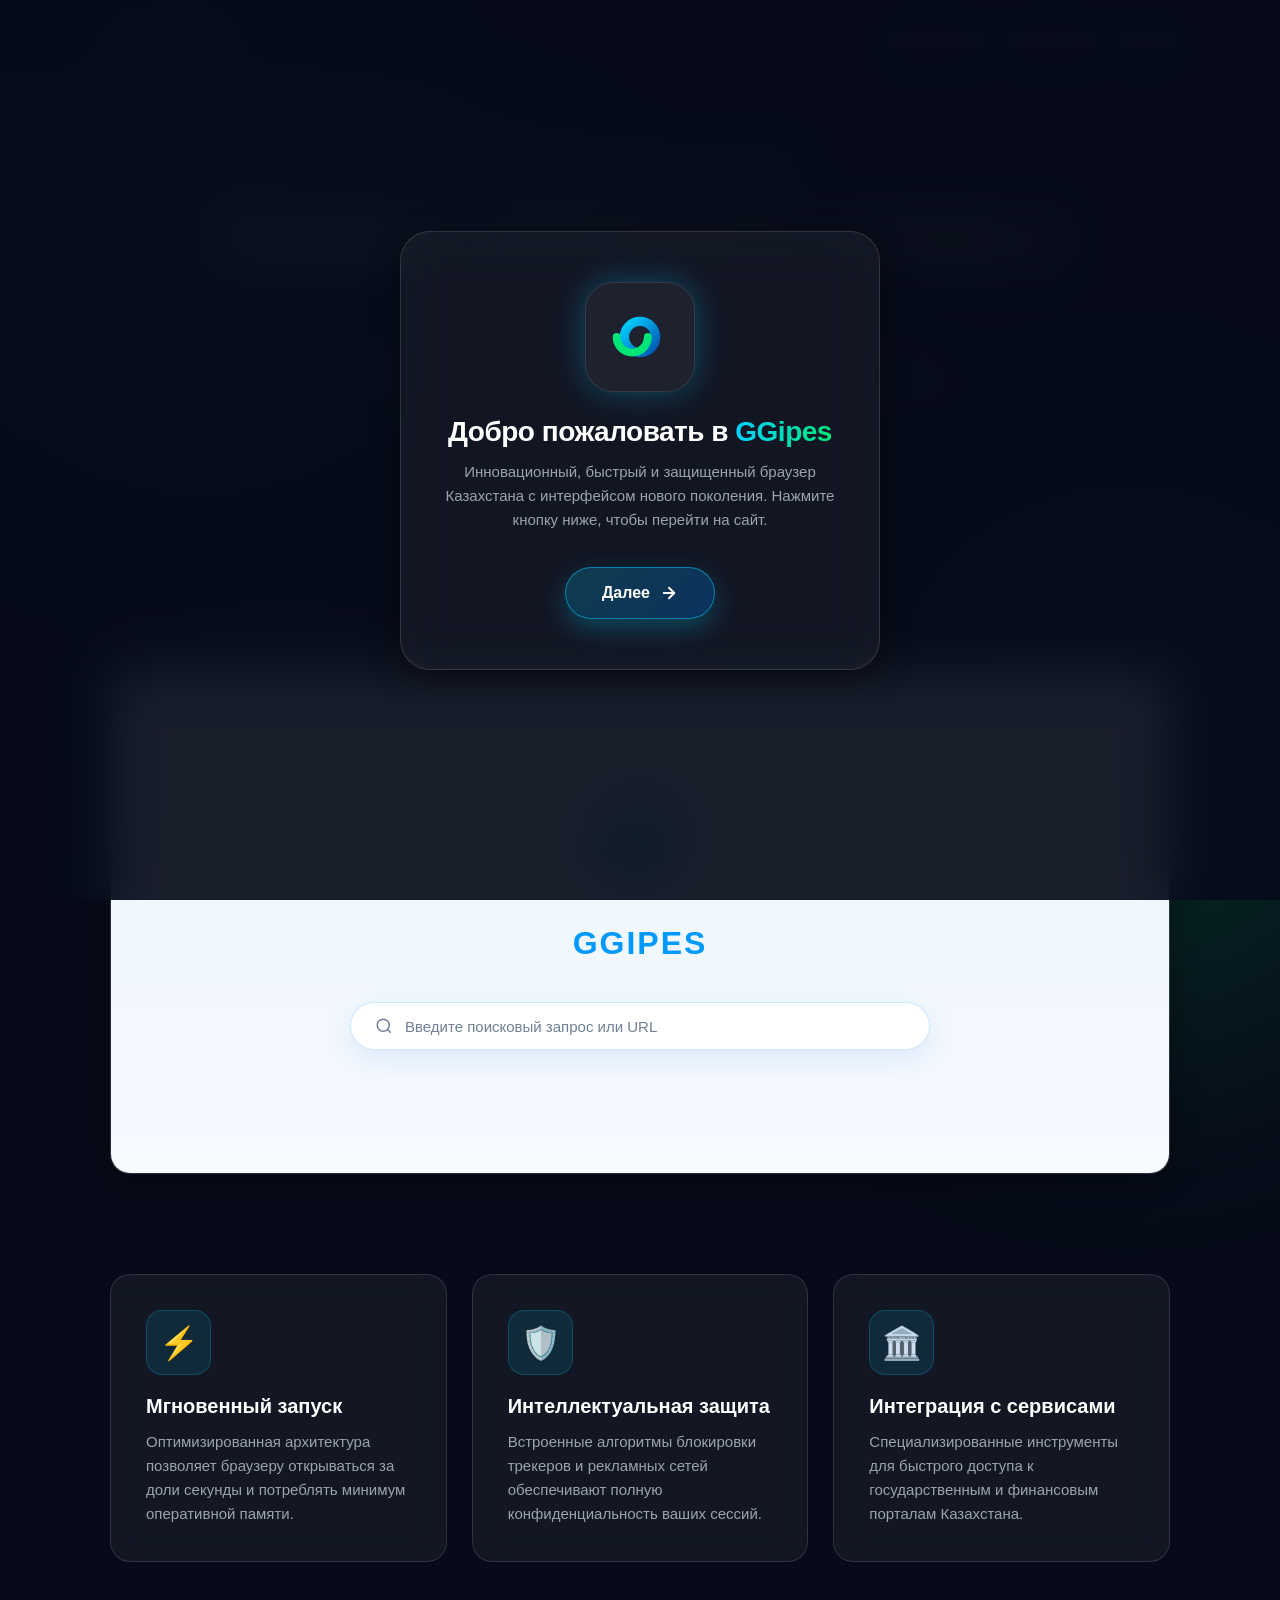
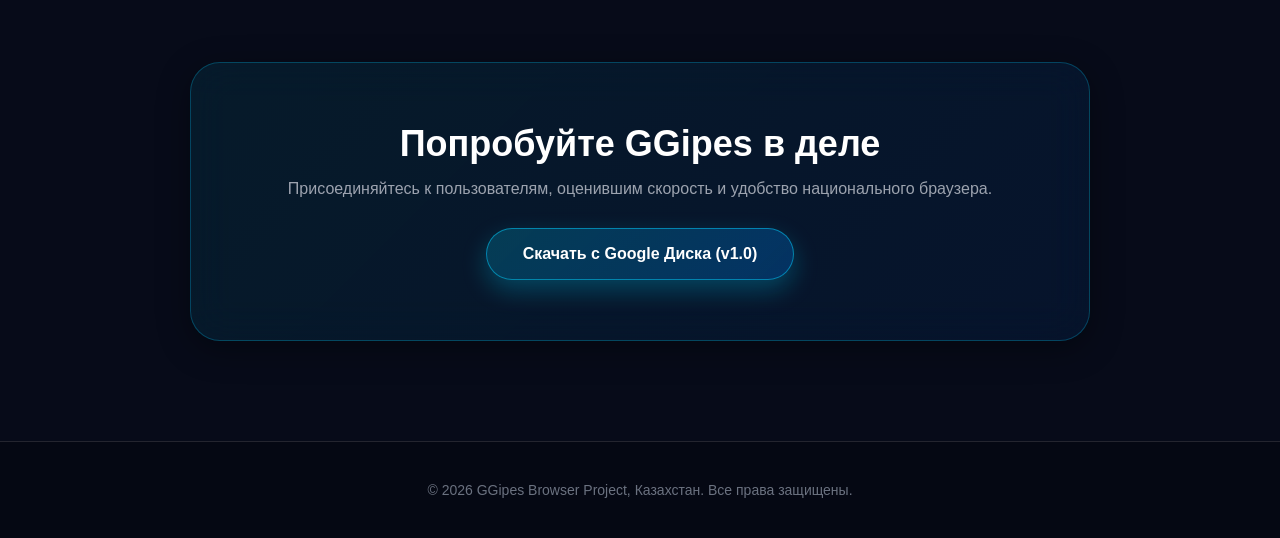
==== commit 3aba8d9d: "my site" ====
--- a/index.html
+++ b/index.html
@@ -103,12 +103,14 @@
             padding: 15px;
             box-shadow: 0 0 30px rgba(0, 210, 255, 0.3);
             border: 1px solid rgba(255, 255, 255, 0.1);
-        }
-
-        .welcome-logo img {
+            display: flex;
+            align-items: center;
+            justify-content: center;
+        }
+
+        .logo-svg {
             width: 100%;
             height: 100%;
-            object-fit: contain;
         }
 
         .welcome-card h1 {
@@ -179,10 +181,9 @@
             letter-spacing: -0.5px;
         }
 
-        .logo-area img {
+        .header-logo {
             width: 36px;
             height: 36px;
-            border-radius: 8px;
         }
 
         .logo-area span {
@@ -259,7 +260,7 @@
             margin-bottom: 60px;
         }
 
-        /* ИНТЕРАКТИВНЫЙ МАКЕТ БРАУЗЕРА (ПРЕЗЕНТАЦИЯ СКРИНШОТА) */
+        /* ИНТЕРАКТИВНЫЙ МАКЕТ БРАУЗЕРА */
         .browser-mockup-container {
             width: 100%;
             max-width: 1100px;
@@ -321,16 +322,46 @@
             border-bottom: none;
         }
 
-        .browser-tab img {
-            width: 14px;
-            height: 14px;
-        }
-
-        .browser-screen-content {
+        /* Воссозданный интерактивный экран браузера */
+        .browser-screen-mockup {
+            background: linear-gradient(180deg, #eaf4fd 0%, #f7faff 100%);
+            color: #1a202c;
+            padding: 80px 20px 100px;
+            display: flex;
+            flex-direction: column;
+            align-items: center;
+            justify-content: center;
+            text-align: center;
+            min-height: 500px;
+        }
+
+        .mockup-logo {
+            width: 130px;
+            height: 130px;
+            margin-bottom: 20px;
+        }
+
+        .mockup-title {
+            font-size: 32px;
+            font-weight: 800;
+            letter-spacing: 2px;
+            color: #0099ff;
+            margin-bottom: 40px;
+        }
+
+        .mockup-search-bar {
+            background: #ffffff;
             width: 100%;
-            display: block;
-            border-bottom-left-radius: 20px;
-            border-bottom-right-radius: 20px;
+            max-width: 580px;
+            padding: 14px 24px;
+            border-radius: 30px;
+            box-shadow: 0 10px 30px rgba(0, 100, 200, 0.1);
+            display: flex;
+            align-items: center;
+            gap: 12px;
+            border: 1px solid rgba(0, 150, 255, 0.2);
+            color: #718096;
+            font-size: 15px;
         }
 
         /* Сетка возможностей (Glass Cards) */
@@ -432,15 +463,23 @@
     <div class="bg-glow glow-1"></div>
     <div class="bg-glow glow-2"></div>
 
-    <!-- ЭКРАН ПРИВЕТСТВИЯ (WELCOME OVERLAY) С ВАШИМ ЛОГОТИПОМ -->
+    <!-- ЭКРАН ПРИВЕТСТВИЯ С ВЕКТОРНЫМ ФИРМЕННЫМ ЛОГОТИПОМ GGIPES -->
     <div id="welcome-screen">
         <div class="welcome-card">
             <div class="welcome-logo">
-                <!-- Ваша иконка/логотип -->
-                <img src="icon_3.ico" alt="GGipes Logo">
+                <svg class="logo-svg" viewBox="0 0 200 200" fill="none" xmlns="http://www.w3.org/2000/svg">
+                    <defs>
+                        <linearGradient id="ggGlow" x1="0%" y1="0%" x2="100%" y2="100%">
+                            <stop offset="0%" stop-color="#00d2ff"/>
+                            <stop offset="100%" stop-color="#0056b3"/>
+                        </linearGradient>
+                    </defs>
+                    <path d="M 60 100 A 40 40 0 1 1 140 100 A 40 40 0 1 1 60 100 M 100 60 A 40 40 0 0 1 140 100" stroke="url(#ggGlow)" stroke-width="24" stroke-linecap="round"/>
+                    <path d="M 120 100 A 40 40 0 1 1 40 100" stroke="#00e676" stroke-width="20" stroke-linecap="round"/>
+                </svg>
             </div>
             <h1>Добро пожаловать в <span>GGipes</span></h1>
-            <p>Инновационный, быстрый и защищенный браузер Казахстана с интерфейсом нового поколения. Нажмите кнопку ниже, чтобы войти в систему.</p>
+            <p>Инновационный, быстрый и защищенный браузер Казахстана с интерфейсом нового поколения. Нажмите кнопку ниже, чтобы перейти на сайт.</p>
             <button class="glass-btn" onclick="enterSite()">
                 Далее 
                 <svg width="18" height="18" viewBox="0 0 24 24" fill="none" stroke="currentColor" stroke-width="2.5" stroke-linecap="round" stroke-linejoin="round"><line x1="5" y1="12" x2="19" y2="12"></line><polyline points="12 5 19 12 12 19"></polyline></svg>
@@ -451,7 +490,9 @@
     <!-- ОСНОВНОЙ КОНТЕНТ САЙТА -->
     <header>
         <div class="logo-area">
-            <img src="icon_3.ico" alt="Logo">
+            <svg class="header-logo" viewBox="0 0 200 200" fill="none" xmlns="http://www.w3.org/2000/svg">
+                <path d="M 60 100 A 40 40 0 1 1 140 100 A 40 40 0 1 1 60 100" stroke="#00d2ff" stroke-width="24" stroke-linecap="round"/>
+            </svg>
             <span>GGipes</span>
         </div>
         <nav>
@@ -464,7 +505,7 @@
     <section class="hero">
         <div class="badge">🇰🇿 Национальный браузер нового поколения</div>
         <h1>Скорость, приватность и стиль в <span>GGipes Browser</span></h1>
-        <p>Полностью переосмысленный веб-клиент с высокой оптимизацией под слабые и мощные ПК, защитой данных и абсолютным комфортом при серфинге.</p>
+        <p>Полностью переосмысленный веб-клиент с высокой оптимизацией под любые системы, встроенной защитой данных и абсолютным комфортом при серфинге.</p>
         <div class="hero-actions">
             <a href="https://drive.google.com/file/d/1t5L86nQHfqKsNUQQcTvSZJ7uL6LeWI7m/view?usp=drive_link" target="_blank" class="glass-btn">
                 Загрузить для Windows
@@ -472,7 +513,7 @@
         </div>
     </section>
 
-    <!-- СЕКЦИЯ С ИНТЕРАКТИВНЫМ ОКНОМ И ВАШИМ СКРИНШОТОМ -->
+    <!-- СЕКЦИЯ С МАКЕТОМ ОКНА БРАУЗЕРА -->
     <section class="browser-mockup-container" id="interface">
         <div class="browser-window">
             <div class="browser-topbar">
@@ -482,12 +523,24 @@
                     <div class="dot dot-green"></div>
                 </div>
                 <div class="browser-tab">
-                    <img src="icon_3.ico" alt="Tab Icon">
+                    <svg width="14" height="14" viewBox="0 0 200 200" fill="none">
+                        <circle cx="100" cy="100" r="80" stroke="#00d2ff" stroke-width="30"/>
+                    </svg>
                     Новая вкладка GGipes
                 </div>
             </div>
-            <!-- Внедренный скриншот интерфейса -->
-            <img src="image_712a38.jpg" alt="GGipes Browser Interface" class="browser-screen-content">
+            <!-- Воссозданный интерактивный экран интерфейса браузера -->
+            <div class="browser-screen-mockup">
+                <svg class="mockup-logo" viewBox="0 0 200 200" fill="none" xmlns="http://www.w3.org/2000/svg">
+                    <path d="M 60 100 A 40 40 0 1 1 140 100 A 40 40 0 1 1 60 100" stroke="#00d2ff" stroke-width="22" stroke-linecap="round"/>
+                    <path d="M 120 100 A 40 40 0 1 1 40 100" stroke="#00e676" stroke-width="18" stroke-linecap="round"/>
+                </svg>
+                <div class="mockup-title">GGIPES</div>
+                <div class="mockup-search-bar">
+                    <svg width="18" height="18" viewBox="0 0 24 24" fill="none" stroke="currentColor" stroke-width="2"><circle cx="11" cy="11" r="8"></circle><line x1="21" y1="21" x2="16.65" y2="16.65"></line></svg>
+                    Введите поисковый запрос или URL
+                </div>
+            </div>
         </div>
     </section>
 
@@ -496,7 +549,7 @@
         <div class="glass-card">
             <div class="card-icon-box">⚡</div>
             <h3>Мгновенный запуск</h3>
-            <p>Оптимизированная архитектура позволяет браузеру открываться за доли секунды и потреблять минимум оперативной памяти[cite: 5].</p>
+            <p>Оптимизированная архитектура позволяет браузеру открываться за доли секунды и потреблять минимум оперативной памяти.</p>
         </div>
         <div class="glass-card">
             <div class="card-icon-box">🛡️</div>
@@ -513,7 +566,7 @@
     <!-- БЛОК СКАЧИВАНИЯ С ПОДКЛЮЧЕННОЙ ССЫЛКОЙ -->
     <section class="download-section" id="download">
         <h2>Попробуйте GGipes в деле</h2>
-        <p>Присоединяйтесь к тысячам пользователей, оценивших скорость и удобство национального браузера.</p>
+        <p>Присоединяйтесь к пользователям, оценившим скорость и удобство национального браузера.</p>
         <a href="https://drive.google.com/file/d/1t5L86nQHfqKsNUQQcTvSZJ7uL6LeWI7m/view?usp=drive_link" target="_blank" class="glass-btn">
             Скачать с Google Диска (v1.0)
         </a>
@@ -528,11 +581,9 @@
         function enterSite() {
             const welcomeScreen = document.getElementById('welcome-screen');
             welcomeScreen.classList.add('hidden');
-            // Плавное включение прокрутки после закрытия приветствия
             document.body.style.overflow = 'auto';
         }
         
-        // Блокируем скролл на время показа приветствия
         document.body.style.overflow = 'hidden';
     </script>
 </body>
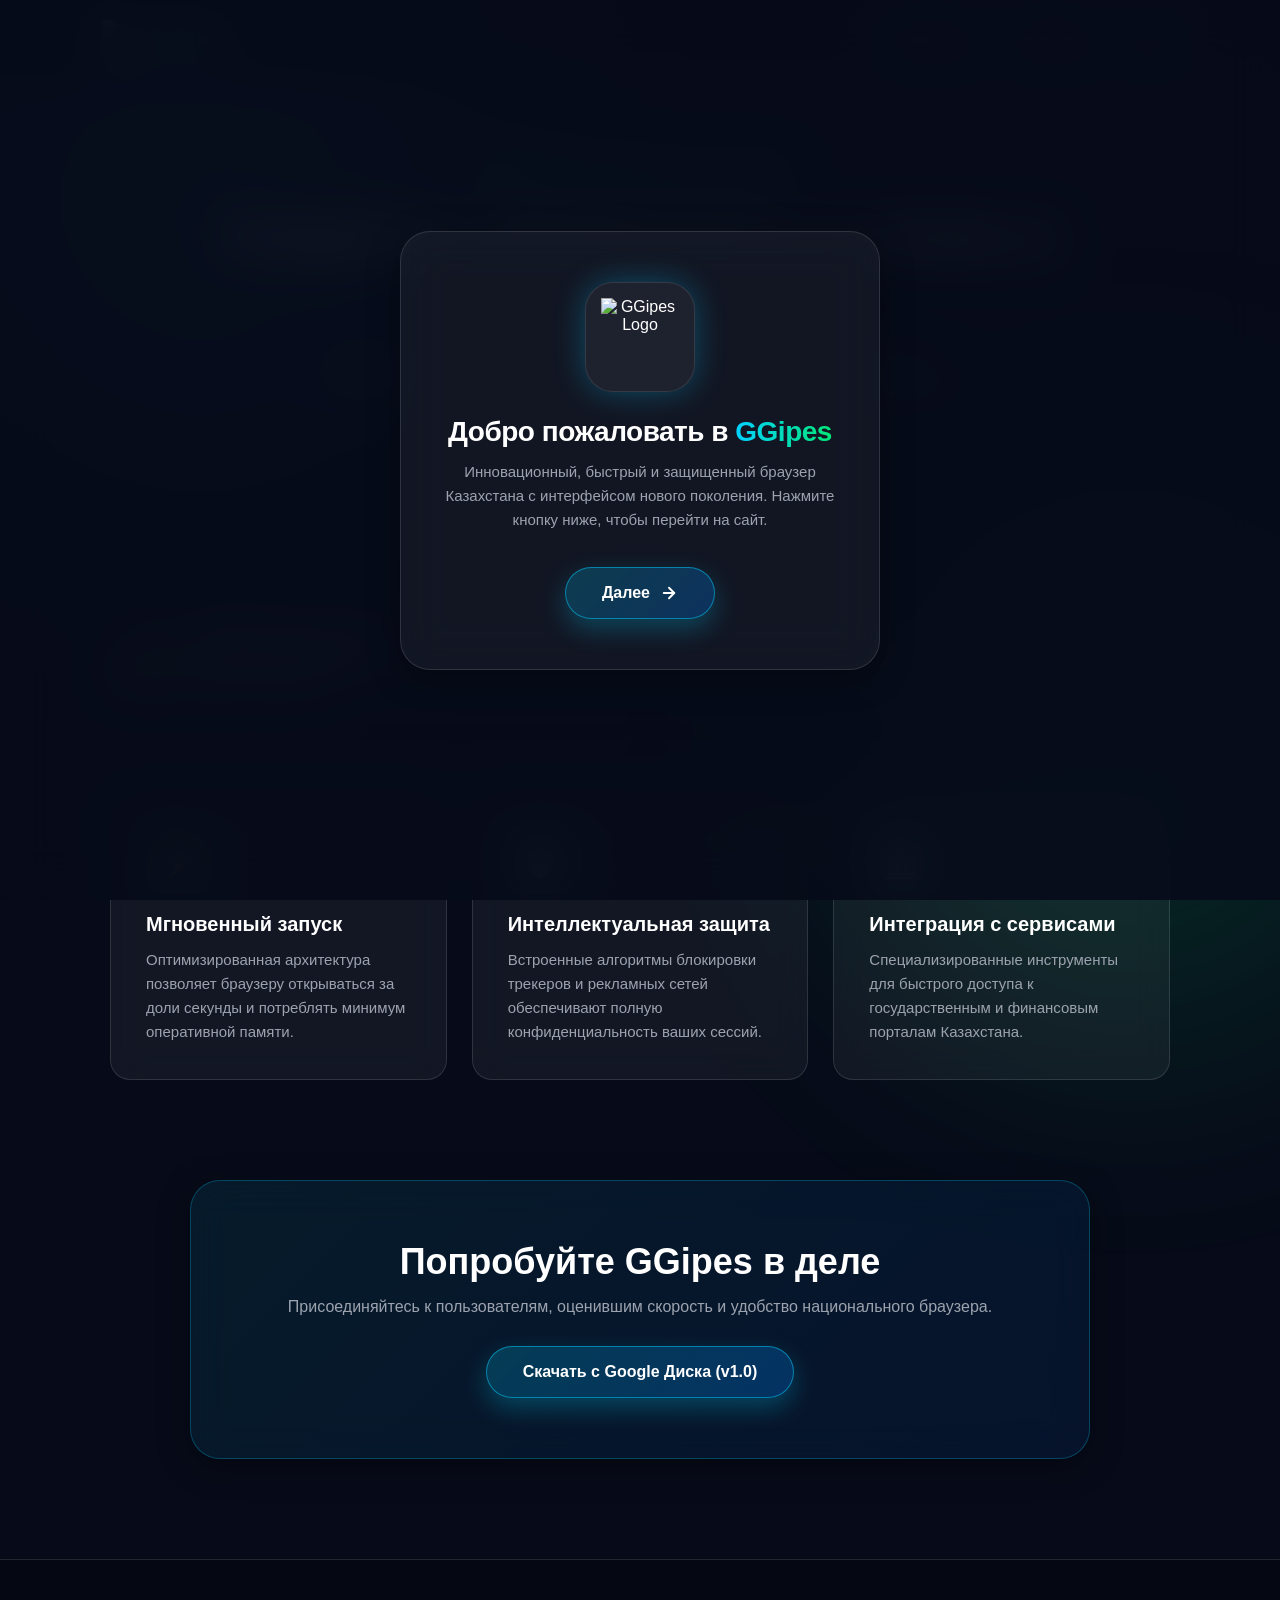
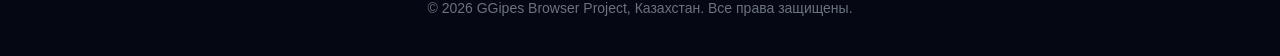
==== commit 929176a0: "my site" ====
--- a/index.html
+++ b/index.html
@@ -4,6 +4,7 @@
     <meta charset="UTF-8">
     <meta name="viewport" content="width=device-width, initial-scale=1.0">
     <title>GGipes — Национальный браузер нового поколения</title>
+    <link rel="icon" href="icon.ico" type="image/x-icon">
     <style>
         :root {
             --primary: #00d2ff;
@@ -31,7 +32,7 @@
             position: relative;
         }
 
-        /* Фоновые неоновые переливы */
+        /* Фоновые неоновые свечения */
         .bg-glow {
             position: fixed;
             width: 600px;
@@ -108,9 +109,10 @@
             justify-content: center;
         }
 
-        .logo-svg {
+        .welcome-logo img {
             width: 100%;
             height: 100%;
+            object-fit: contain;
         }
 
         .welcome-card h1 {
@@ -184,6 +186,7 @@
         .header-logo {
             width: 36px;
             height: 36px;
+            object-fit: contain;
         }
 
         .logo-area span {
@@ -322,46 +325,16 @@
             border-bottom: none;
         }
 
-        /* Воссозданный интерактивный экран браузера */
-        .browser-screen-mockup {
-            background: linear-gradient(180deg, #eaf4fd 0%, #f7faff 100%);
-            color: #1a202c;
-            padding: 80px 20px 100px;
-            display: flex;
-            flex-direction: column;
-            align-items: center;
-            justify-content: center;
-            text-align: center;
-            min-height: 500px;
-        }
-
-        .mockup-logo {
-            width: 130px;
-            height: 130px;
-            margin-bottom: 20px;
-        }
-
-        .mockup-title {
-            font-size: 32px;
-            font-weight: 800;
-            letter-spacing: 2px;
-            color: #0099ff;
-            margin-bottom: 40px;
-        }
-
-        .mockup-search-bar {
-            background: #ffffff;
+        .browser-tab img {
+            width: 14px;
+            height: 14px;
+        }
+
+        .browser-screen-img {
             width: 100%;
-            max-width: 580px;
-            padding: 14px 24px;
-            border-radius: 30px;
-            box-shadow: 0 10px 30px rgba(0, 100, 200, 0.1);
-            display: flex;
-            align-items: center;
-            gap: 12px;
-            border: 1px solid rgba(0, 150, 255, 0.2);
-            color: #718096;
-            font-size: 15px;
+            display: block;
+            border-bottom-left-radius: 20px;
+            border-bottom-right-radius: 20px;
         }
 
         /* Сетка возможностей (Glass Cards) */
@@ -463,20 +436,11 @@
     <div class="bg-glow glow-1"></div>
     <div class="bg-glow glow-2"></div>
 
-    <!-- ЭКРАН ПРИВЕТСТВИЯ С ВЕКТОРНЫМ ФИРМЕННЫМ ЛОГОТИПОМ GGIPES -->
+    <!-- ЭКРАН ПРИВЕТСТВИЯ С ВАШИМ LOGO (icon.ico) -->
     <div id="welcome-screen">
         <div class="welcome-card">
             <div class="welcome-logo">
-                <svg class="logo-svg" viewBox="0 0 200 200" fill="none" xmlns="http://www.w3.org/2000/svg">
-                    <defs>
-                        <linearGradient id="ggGlow" x1="0%" y1="0%" x2="100%" y2="100%">
-                            <stop offset="0%" stop-color="#00d2ff"/>
-                            <stop offset="100%" stop-color="#0056b3"/>
-                        </linearGradient>
-                    </defs>
-                    <path d="M 60 100 A 40 40 0 1 1 140 100 A 40 40 0 1 1 60 100 M 100 60 A 40 40 0 0 1 140 100" stroke="url(#ggGlow)" stroke-width="24" stroke-linecap="round"/>
-                    <path d="M 120 100 A 40 40 0 1 1 40 100" stroke="#00e676" stroke-width="20" stroke-linecap="round"/>
-                </svg>
+                <img src="icon.ico" alt="GGipes Logo">
             </div>
             <h1>Добро пожаловать в <span>GGipes</span></h1>
             <p>Инновационный, быстрый и защищенный браузер Казахстана с интерфейсом нового поколения. Нажмите кнопку ниже, чтобы перейти на сайт.</p>
@@ -490,9 +454,7 @@
     <!-- ОСНОВНОЙ КОНТЕНТ САЙТА -->
     <header>
         <div class="logo-area">
-            <svg class="header-logo" viewBox="0 0 200 200" fill="none" xmlns="http://www.w3.org/2000/svg">
-                <path d="M 60 100 A 40 40 0 1 1 140 100 A 40 40 0 1 1 60 100" stroke="#00d2ff" stroke-width="24" stroke-linecap="round"/>
-            </svg>
+            <img src="icon.ico" alt="GGipes Logo" class="header-logo">
             <span>GGipes</span>
         </div>
         <nav>
@@ -513,7 +475,7 @@
         </div>
     </section>
 
-    <!-- СЕКЦИЯ С МАКЕТОМ ОКНА БРАУЗЕРА -->
+    <!-- СЕКЦИЯ С ВАШИМ СКРИНШОТОМ (image.png) -->
     <section class="browser-mockup-container" id="interface">
         <div class="browser-window">
             <div class="browser-topbar">
@@ -523,24 +485,12 @@
                     <div class="dot dot-green"></div>
                 </div>
                 <div class="browser-tab">
-                    <svg width="14" height="14" viewBox="0 0 200 200" fill="none">
-                        <circle cx="100" cy="100" r="80" stroke="#00d2ff" stroke-width="30"/>
-                    </svg>
+                    <img src="icon.ico" alt="Icon">
                     Новая вкладка GGipes
                 </div>
             </div>
-            <!-- Воссозданный интерактивный экран интерфейса браузера -->
-            <div class="browser-screen-mockup">
-                <svg class="mockup-logo" viewBox="0 0 200 200" fill="none" xmlns="http://www.w3.org/2000/svg">
-                    <path d="M 60 100 A 40 40 0 1 1 140 100 A 40 40 0 1 1 60 100" stroke="#00d2ff" stroke-width="22" stroke-linecap="round"/>
-                    <path d="M 120 100 A 40 40 0 1 1 40 100" stroke="#00e676" stroke-width="18" stroke-linecap="round"/>
-                </svg>
-                <div class="mockup-title">GGIPES</div>
-                <div class="mockup-search-bar">
-                    <svg width="18" height="18" viewBox="0 0 24 24" fill="none" stroke="currentColor" stroke-width="2"><circle cx="11" cy="11" r="8"></circle><line x1="21" y1="21" x2="16.65" y2="16.65"></line></svg>
-                    Введите поисковый запрос или URL
-                </div>
-            </div>
+            <!-- Ваш оригинальный скриншот браузера -->
+            <img src="image.png" alt="GGipes Browser Screenshot" class="browser-screen-img">
         </div>
     </section>
 
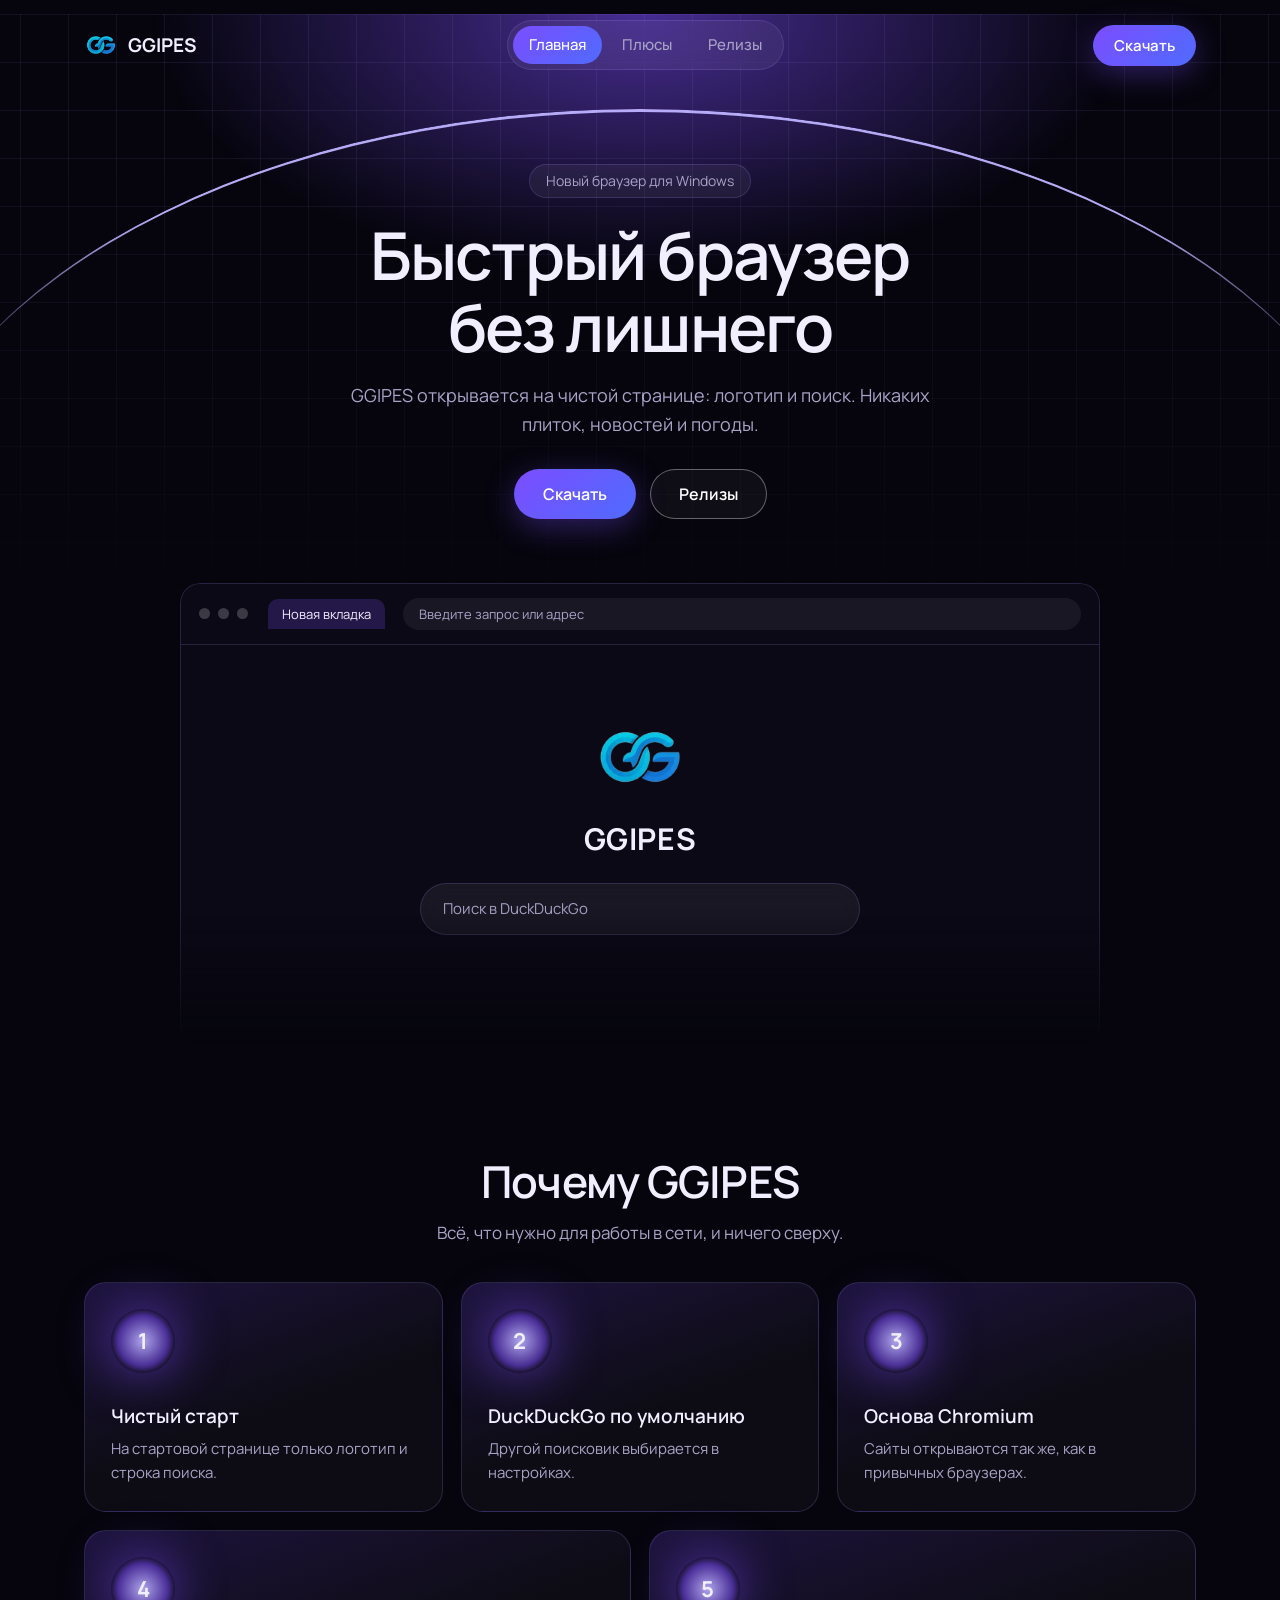
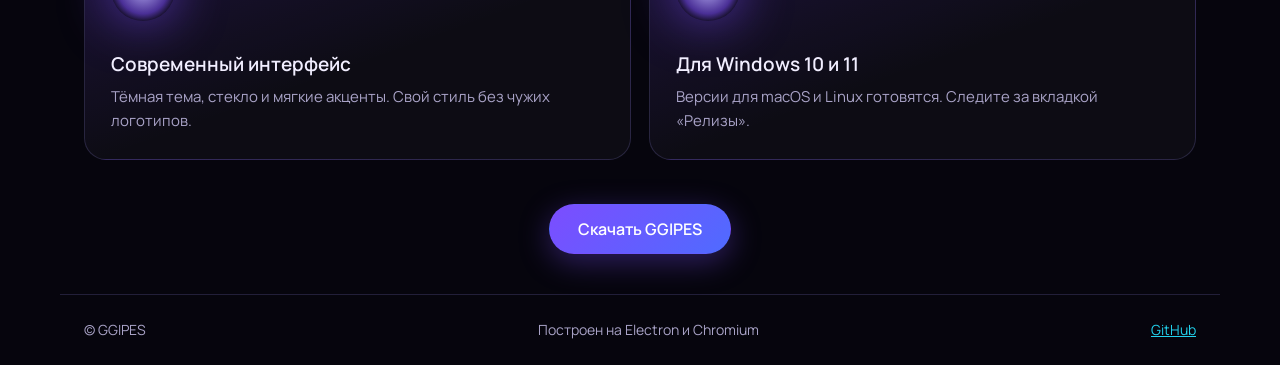
==== commit ea918ac0: "site 10" ====
--- a/index.html
+++ b/index.html
@@ -1,540 +1,46 @@
-<!DOCTYPE html>
+<!doctype html>
 <html lang="ru">
 <head>
-    <meta charset="UTF-8">
-    <meta name="viewport" content="width=device-width, initial-scale=1.0">
-    <title>GGipes — Национальный браузер нового поколения</title>
-    <link rel="icon" href="icon.ico" type="image/x-icon">
-    <style>
-        :root {
-            --primary: #00d2ff;
-            --secondary: #0056b3;
-            --accent: #00e676;
-            --bg-dark: #070b19;
-            --glass-bg: rgba(255, 255, 255, 0.05);
-            --glass-border: rgba(255, 255, 255, 0.12);
-            --glass-shadow: 0 8px 32px 0 rgba(0, 0, 0, 0.37);
-        }
+<meta charset="utf-8">
+<meta name="viewport" content="width=device-width, initial-scale=1">
+<title>GGIPES: браузер без лишнего</title>
+<meta name="description" content="GGIPES открывается на чистой странице: логотип и поиск. Скачайте браузер для Windows.">
+<link rel="icon" href="assets/icon.png">
+<link rel="preconnect" href="https://fonts.googleapis.com">
+<link rel="preconnect" href="https://fonts.gstatic.com" crossorigin>
+<link href="https://fonts.googleapis.com/css2?family=Manrope:wght@400;500;600;700;800&display=swap" rel="stylesheet">
+<link rel="stylesheet" href="style.css">
+</head>
+<body data-page="home">
+<main>
+  <section class="hero">
+    <div class="arc" aria-hidden="true"></div>
+    <span class="badge">Новый браузер для Windows</span>
+    <h1>Быстрый браузер<br>без лишнего</h1>
+    <p>GGIPES открывается на чистой странице: логотип и поиск. Никаких плиток, новостей и погоды.</p>
+    <div class="cta">
+      <a class="btn" data-go="download" href="files.html">Скачать</a>
+      <a class="btn ghost" href="releases.html">Релизы</a>
+    </div>
+    <div class="win" role="img" aria-label="Окно браузера GGIPES со стартовой страницей">
+      <div class="bar"><i></i><i></i><i></i><span class="tab">Новая вкладка</span><span class="addr">Введите запрос или адрес</span></div>
+      <div class="start"><img src="assets/icon.png" alt="" width="96" height="96"><b>GGIPES</b><div class="search">Поиск в DuckDuckGo</div></div>
+    </div>
+  </section>
 
-        * {
-            box-sizing: border-box;
-            margin: 0;
-            padding: 0;
-            font-family: 'Segoe UI', -apple-system, BlinkMacSystemFont, Roboto, sans-serif;
-            scroll-behavior: smooth;
-        }
-
-        body {
-            background-color: var(--bg-dark);
-            color: #ffffff;
-            min-height: 100vh;
-            overflow-x: hidden;
-            position: relative;
-        }
-
-        /* Фоновые неоновые свечения */
-        .bg-glow {
-            position: fixed;
-            width: 600px;
-            height: 600px;
-            border-radius: 50%;
-            filter: blur(130px);
-            z-index: -2;
-            opacity: 0.4;
-            animation: floatGlow 10s ease-in-out infinite alternate;
-        }
-        .glow-1 { top: -100px; left: -100px; background: rgba(0, 210, 255, 0.4); }
-        .glow-2 { bottom: -150px; right: -150px; background: rgba(0, 230, 118, 0.3); animation-delay: -5s; }
-
-        @keyframes floatGlow {
-            0% { transform: translateY(0) scale(1); }
-            100% { transform: translateY(30px) scale(1.1); }
-        }
-
-        /* ЭКРАН ПРИВЕТСТВИЯ (WELCOME OVERLAY) */
-        #welcome-screen {
-            position: fixed;
-            top: 0;
-            left: 0;
-            width: 100vw;
-            height: 100vh;
-            background: rgba(7, 11, 25, 0.92);
-            backdrop-filter: blur(25px);
-            -webkit-backdrop-filter: blur(25px);
-            z-index: 9999;
-            display: flex;
-            justify-content: center;
-            align-items: center;
-            transition: opacity 0.8s cubic-bezier(0.4, 0, 0.2, 1), visibility 0.8s;
-        }
-
-        #welcome-screen.hidden {
-            opacity: 0;
-            visibility: hidden;
-            pointer-events: none;
-        }
-
-        .welcome-card {
-            background: var(--glass-bg);
-            border: 1px solid var(--glass-border);
-            backdrop-filter: blur(20px);
-            -webkit-backdrop-filter: blur(20px);
-            box-shadow: var(--glass-shadow);
-            padding: 50px 40px;
-            border-radius: 30px;
-            text-align: center;
-            max-width: 480px;
-            width: 90%;
-            position: relative;
-            overflow: hidden;
-            animation: scaleIn 0.8s cubic-bezier(0.16, 1, 0.3, 1);
-        }
-
-        @keyframes scaleIn {
-            0% { transform: scale(0.85); opacity: 0; }
-            100% { transform: scale(1); opacity: 1; }
-        }
-
-        .welcome-logo {
-            width: 110px;
-            height: 110px;
-            margin: 0 auto 24px;
-            border-radius: 28px;
-            background: rgba(255, 255, 255, 0.05);
-            padding: 15px;
-            box-shadow: 0 0 30px rgba(0, 210, 255, 0.3);
-            border: 1px solid rgba(255, 255, 255, 0.1);
-            display: flex;
-            align-items: center;
-            justify-content: center;
-        }
-
-        .welcome-logo img {
-            width: 100%;
-            height: 100%;
-            object-fit: contain;
-        }
-
-        .welcome-card h1 {
-            font-size: 28px;
-            font-weight: 700;
-            margin-bottom: 12px;
-            letter-spacing: -0.5px;
-        }
-
-        .welcome-card h1 span {
-            background: linear-gradient(90deg, #00d2ff, #00e676);
-            -webkit-background-clip: text;
-            -webkit-text-fill-color: transparent;
-        }
-
-        .welcome-card p {
-            color: #9ca3af;
-            font-size: 15px;
-            line-height: 1.6;
-            margin-bottom: 35px;
-        }
-
-        .glass-btn {
-            background: linear-gradient(135deg, rgba(0, 210, 255, 0.2), rgba(0, 118, 230, 0.3));
-            border: 1px solid rgba(0, 210, 255, 0.5);
-            color: #ffffff;
-            padding: 16px 36px;
-            font-size: 16px;
-            font-weight: 600;
-            border-radius: 50px;
-            cursor: pointer;
-            transition: all 0.3s ease;
-            box-shadow: 0 10px 25px rgba(0, 210, 255, 0.25);
-            display: inline-flex;
-            align-items: center;
-            gap: 10px;
-            text-decoration: none;
-        }
-
-        .glass-btn:hover {
-            background: linear-gradient(135deg, rgba(0, 210, 255, 0.4), rgba(0, 118, 230, 0.5));
-            border-color: #00d2ff;
-            transform: translateY(-3px);
-            box-shadow: 0 15px 30px rgba(0, 210, 255, 0.4);
-        }
-
-        /* ОСНОВНОЙ САЙТ */
-        header {
-            position: sticky;
-            top: 0;
-            z-index: 100;
-            display: flex;
-            justify-content: space-between;
-            align-items: center;
-            padding: 20px 8%;
-            background: rgba(7, 11, 25, 0.7);
-            backdrop-filter: blur(15px);
-            -webkit-backdrop-filter: blur(15px);
-            border-bottom: 1px solid var(--glass-border);
-        }
-
-        .logo-area {
-            display: flex;
-            align-items: center;
-            gap: 12px;
-            font-size: 22px;
-            font-weight: 700;
-            letter-spacing: -0.5px;
-        }
-
-        .header-logo {
-            width: 36px;
-            height: 36px;
-            object-fit: contain;
-        }
-
-        .logo-area span {
-            background: linear-gradient(90deg, #00d2ff, #00e676);
-            -webkit-background-clip: text;
-            -webkit-text-fill-color: transparent;
-        }
-
-        nav {
-            display: flex;
-            gap: 30px;
-        }
-
-        nav a {
-            color: #d1d5db;
-            text-decoration: none;
-            font-weight: 500;
-            font-size: 15px;
-            transition: color 0.2s;
-        }
-
-        nav a:hover {
-            color: #00d2ff;
-        }
-
-        /* Hero Секция */
-        .hero {
-            display: flex;
-            flex-direction: column;
-            align-items: center;
-            text-align: center;
-            padding: 80px 20px 40px;
-            max-width: 1000px;
-            margin: 0 auto;
-        }
-
-        .badge {
-            background: rgba(0, 230, 118, 0.1);
-            border: 1px solid rgba(0, 230, 118, 0.3);
-            color: var(--accent);
-            padding: 6px 18px;
-            border-radius: 20px;
-            font-size: 13px;
-            font-weight: 600;
-            margin-bottom: 20px;
-            backdrop-filter: blur(5px);
-        }
-
-        .hero h1 {
-            font-size: 52px;
-            line-height: 1.15;
-            font-weight: 800;
-            margin-bottom: 20px;
-            letter-spacing: -1px;
-        }
-
-        .hero h1 span {
-            background: linear-gradient(90deg, #00d2ff, #00e676);
-            -webkit-background-clip: text;
-            -webkit-text-fill-color: transparent;
-        }
-
-        .hero p {
-            font-size: 18px;
-            color: #9ca3af;
-            max-width: 650px;
-            margin-bottom: 35px;
-            line-height: 1.6;
-        }
-
-        .hero-actions {
-            display: flex;
-            gap: 15px;
-            margin-bottom: 60px;
-        }
-
-        /* ИНТЕРАКТИВНЫЙ МАКЕТ БРАУЗЕРА */
-        .browser-mockup-container {
-            width: 100%;
-            max-width: 1100px;
-            margin: 0 auto 100px;
-            padding: 0 20px;
-        }
-
-        .browser-window {
-            background: rgba(255, 255, 255, 0.03);
-            border: 1px solid var(--glass-border);
-            border-radius: 20px;
-            box-shadow: var(--glass-shadow);
-            overflow: hidden;
-            backdrop-filter: blur(20px);
-            -webkit-backdrop-filter: blur(20px);
-            transition: transform 0.4s ease, box-shadow 0.4s ease;
-        }
-
-        .browser-window:hover {
-            transform: translateY(-5px);
-            box-shadow: 0 20px 50px rgba(0, 210, 255, 0.15);
-            border-color: rgba(0, 210, 255, 0.3);
-        }
-
-        .browser-topbar {
-            background: rgba(15, 23, 42, 0.6);
-            padding: 12px 16px;
-            display: flex;
-            align-items: center;
-            border-bottom: 1px solid var(--glass-border);
-            gap: 15px;
-        }
-
-        .browser-dots {
-            display: flex;
-            gap: 8px;
-        }
-
-        .dot {
-            width: 12px;
-            height: 12px;
-            border-radius: 50%;
-        }
-
-        .dot-red { background: #ff5f56; }
-        .dot-yellow { background: #ffbd2e; }
-        .dot-green { background: #27c93f; }
-
-        .browser-tab {
-            background: rgba(255, 255, 255, 0.07);
-            padding: 6px 20px;
-            border-radius: 8px 8px 0 0;
-            font-size: 13px;
-            color: #fff;
-            display: flex;
-            align-items: center;
-            gap: 8px;
-            border: 1px solid rgba(255, 255, 255, 0.05);
-            border-bottom: none;
-        }
-
-        .browser-tab img {
-            width: 14px;
-            height: 14px;
-        }
-
-        .browser-screen-img {
-            width: 100%;
-            display: block;
-            border-bottom-left-radius: 20px;
-            border-bottom-right-radius: 20px;
-        }
-
-        /* Сетка возможностей (Glass Cards) */
-        .features-grid {
-            display: grid;
-            grid-template-columns: repeat(auto-fit, minmax(320px, 1fr));
-            gap: 25px;
-            max-width: 1100px;
-            margin: 0 auto 100px;
-            padding: 0 20px;
-        }
-
-        .glass-card {
-            background: var(--glass-bg);
-            border: 1px solid var(--glass-border);
-            backdrop-filter: blur(16px);
-            -webkit-backdrop-filter: blur(16px);
-            border-radius: 20px;
-            padding: 35px;
-            transition: all 0.3s ease;
-        }
-
-        .glass-card:hover {
-            border-color: rgba(0, 210, 255, 0.4);
-            transform: translateY(-5px);
-            background: rgba(255, 255, 255, 0.07);
-            box-shadow: 0 15px 35px rgba(0, 0, 0, 0.4);
-        }
-
-        .card-icon-box {
-            font-size: 32px;
-            margin-bottom: 20px;
-            background: rgba(0, 210, 255, 0.1);
-            width: 65px;
-            height: 65px;
-            display: flex;
-            align-items: center;
-            justify-content: center;
-            border-radius: 16px;
-            border: 1px solid rgba(0, 210, 255, 0.2);
-        }
-
-        .glass-card h3 {
-            font-size: 20px;
-            margin-bottom: 12px;
-            color: #ffffff;
-        }
-
-        .glass-card p {
-            color: #9ca3af;
-            font-size: 15px;
-            line-height: 1.6;
-        }
-
-        /* Секция скачивания */
-        .download-section {
-            max-width: 900px;
-            margin: 0 auto 100px;
-            padding: 60px 40px;
-            background: linear-gradient(135deg, rgba(0, 210, 255, 0.08), rgba(0, 86, 179, 0.12));
-            border: 1px solid rgba(0, 210, 255, 0.25);
-            border-radius: 30px;
-            text-align: center;
-            backdrop-filter: blur(20px);
-            box-shadow: var(--glass-shadow);
-        }
-
-        .download-section h2 {
-            font-size: 36px;
-            margin-bottom: 15px;
-            font-weight: 700;
-        }
-
-        .download-section p {
-            color: #9ca3af;
-            font-size: 16px;
-            margin-bottom: 30px;
-        }
-
-        /* Футер */
-        footer {
-            text-align: center;
-            padding: 40px 20px;
-            border-top: 1px solid var(--glass-border);
-            color: #6b7280;
-            font-size: 14px;
-            background: rgba(5, 8, 18, 0.8);
-        }
-
-        @media (max-width: 768px) {
-            .hero h1 { font-size: 38px; }
-            .welcome-card { padding: 35px 20px; }
-        }
-    </style>
-</head>
-<body>
-
-    <!-- Фоновые неоновые элементы -->
-    <div class="bg-glow glow-1"></div>
-    <div class="bg-glow glow-2"></div>
-
-    <!-- ЭКРАН ПРИВЕТСТВИЯ С ВАШИМ LOGO (icon.ico) -->
-    <div id="welcome-screen">
-        <div class="welcome-card">
-            <div class="welcome-logo">
-                <img src="icon.ico" alt="GGipes Logo">
-            </div>
-            <h1>Добро пожаловать в <span>GGipes</span></h1>
-            <p>Инновационный, быстрый и защищенный браузер Казахстана с интерфейсом нового поколения. Нажмите кнопку ниже, чтобы перейти на сайт.</p>
-            <button class="glass-btn" onclick="enterSite()">
-                Далее 
-                <svg width="18" height="18" viewBox="0 0 24 24" fill="none" stroke="currentColor" stroke-width="2.5" stroke-linecap="round" stroke-linejoin="round"><line x1="5" y1="12" x2="19" y2="12"></line><polyline points="12 5 19 12 12 19"></polyline></svg>
-            </button>
-        </div>
+  <section id="features" class="features">
+    <h2>Почему GGIPES</h2>
+    <p class="sub">Всё, что нужно для работы в сети, и ничего сверху.</p>
+    <div class="grid">
+      <article class="glass card"><div class="orb">1</div><h3>Чистый старт</h3><p>На стартовой странице только логотип и строка поиска.</p></article>
+      <article class="glass card"><div class="orb">2</div><h3>DuckDuckGo по умолчанию</h3><p>Другой поисковик выбирается в настройках.</p></article>
+      <article class="glass card"><div class="orb">3</div><h3>Основа Chromium</h3><p>Сайты открываются так же, как в привычных браузерах.</p></article>
+      <article class="glass card wide"><div class="orb">4</div><h3>Современный интерфейс</h3><p>Тёмная тема, стекло и мягкие акценты. Свой стиль без чужих логотипов.</p></article>
+      <article class="glass card wide"><div class="orb">5</div><h3>Для Windows 10 и 11</h3><p>Версии для macOS и Linux готовятся. Следите за вкладкой «Релизы».</p></article>
     </div>
-
-    <!-- ОСНОВНОЙ КОНТЕНТ САЙТА -->
-    <header>
-        <div class="logo-area">
-            <img src="icon.ico" alt="GGipes Logo" class="header-logo">
-            <span>GGipes</span>
-        </div>
-        <nav>
-            <a href="#features">Возможности</a>
-            <a href="#interface">Интерфейс</a>
-            <a href="#download">Скачать</a>
-        </nav>
-    </header>
-
-    <section class="hero">
-        <div class="badge">🇰🇿 Национальный браузер нового поколения</div>
-        <h1>Скорость, приватность и стиль в <span>GGipes Browser</span></h1>
-        <p>Полностью переосмысленный веб-клиент с высокой оптимизацией под любые системы, встроенной защитой данных и абсолютным комфортом при серфинге.</p>
-        <div class="hero-actions">
-            <a href="https://drive.google.com/file/d/1t5L86nQHfqKsNUQQcTvSZJ7uL6LeWI7m/view?usp=drive_link" target="_blank" class="glass-btn">
-                Загрузить для Windows
-            </a>
-        </div>
-    </section>
-
-    <!-- СЕКЦИЯ С ВАШИМ СКРИНШОТОМ (image.png) -->
-    <section class="browser-mockup-container" id="interface">
-        <div class="browser-window">
-            <div class="browser-topbar">
-                <div class="browser-dots">
-                    <div class="dot dot-red"></div>
-                    <div class="dot dot-yellow"></div>
-                    <div class="dot dot-green"></div>
-                </div>
-                <div class="browser-tab">
-                    <img src="icon.ico" alt="Icon">
-                    Новая вкладка GGipes
-                </div>
-            </div>
-            <!-- Ваш оригинальный скриншот браузера -->
-            <img src="image.png" alt="GGipes Browser Screenshot" class="browser-screen-img">
-        </div>
-    </section>
-
-    <!-- СЕКЦИЯ ПРЕИМУЩЕСТВ (GLASS CARDS) -->
-    <section class="features-grid" id="features">
-        <div class="glass-card">
-            <div class="card-icon-box">⚡</div>
-            <h3>Мгновенный запуск</h3>
-            <p>Оптимизированная архитектура позволяет браузеру открываться за доли секунды и потреблять минимум оперативной памяти.</p>
-        </div>
-        <div class="glass-card">
-            <div class="card-icon-box">🛡️</div>
-            <h3>Интеллектуальная защита</h3>
-            <p>Встроенные алгоритмы блокировки трекеров и рекламных сетей обеспечивают полную конфиденциальность ваших сессий.</p>
-        </div>
-        <div class="glass-card">
-            <div class="card-icon-box">🏛️</div>
-            <h3>Интеграция с сервисами</h3>
-            <p>Специализированные инструменты для быстрого доступа к государственным и финансовым порталам Казахстана.</p>
-        </div>
-    </section>
-
-    <!-- БЛОК СКАЧИВАНИЯ С ПОДКЛЮЧЕННОЙ ССЫЛКОЙ -->
-    <section class="download-section" id="download">
-        <h2>Попробуйте GGipes в деле</h2>
-        <p>Присоединяйтесь к пользователям, оценившим скорость и удобство национального браузера.</p>
-        <a href="https://drive.google.com/file/d/1t5L86nQHfqKsNUQQcTvSZJ7uL6LeWI7m/view?usp=drive_link" target="_blank" class="glass-btn">
-            Скачать с Google Диска (v1.0)
-        </a>
-    </section>
-
-    <footer>
-        <p>© 2026 GGipes Browser Project, Казахстан. Все права защищены.</p>
-    </footer>
-
-    <!-- СКРИПТ ДЛЯ ПЕРЕХОДА С ЭКРАНА ПРИВЕТСТВИЯ -->
-    <script>
-        function enterSite() {
-            const welcomeScreen = document.getElementById('welcome-screen');
-            welcomeScreen.classList.add('hidden');
-            document.body.style.overflow = 'auto';
-        }
-        
-        document.body.style.overflow = 'hidden';
-    </script>
+    <div class="center"><a class="btn" data-go="download" href="files.html">Скачать GGIPES</a></div>
+  </section>
+</main>
+<script src="config.js"></script><script src="app.js"></script>
 </body>
 </html>
--- a/style.css
+++ b/style.css
@@ -0,0 +1,65 @@
+:root{--bg:#06050d;--violet:#7c4dff;--indigo:#4f6bff;--cyan:#22d3ee;--text:#f1eeff;--muted:#a9a3c7;--line:rgba(160,150,255,.18)}
+*{box-sizing:border-box}
+html{scroll-behavior:smooth}
+body{margin:0;min-height:100vh;color:var(--text);font:400 17px/1.6 Manrope,system-ui,sans-serif;background:var(--bg);overflow-x:hidden}
+a{color:var(--cyan)}
+:focus-visible{outline:2px solid var(--cyan);outline-offset:3px;border-radius:8px}
+.top{position:relative;z-index:5;display:flex;justify-content:space-between;align-items:center;gap:12px;max-width:1160px;margin:0 auto;padding:20px 24px}
+.brand{display:flex;align-items:center;gap:10px;font-weight:700;font-size:19px;color:var(--text);text-decoration:none}
+.pill{display:flex;gap:4px;padding:5px;border:1px solid var(--line);border-radius:999px;background:rgba(255,255,255,.05);backdrop-filter:blur(14px);-webkit-backdrop-filter:blur(14px)}
+.pill a{padding:7px 16px;border-radius:999px;color:var(--muted);text-decoration:none;font-size:15px;font-weight:500}
+.pill a:hover{color:var(--text)}
+.pill a.on{background:linear-gradient(135deg,var(--violet),var(--indigo));color:#fff}
+.btn{display:inline-block;padding:13px 28px;border-radius:999px;border:1px solid transparent;background:linear-gradient(135deg,var(--violet),var(--indigo));color:#fff;font:600 16px Manrope,sans-serif;text-decoration:none;cursor:pointer;box-shadow:0 8px 30px rgba(124,77,255,.35)}
+.btn:hover{filter:brightness(1.12)}
+.btn.ghost{background:rgba(255,255,255,.04);border-color:rgba(255,255,255,.35);box-shadow:none}
+.btn.sm{padding:9px 20px;font-size:15px}
+.glass{background:linear-gradient(160deg,rgba(124,77,255,.2),rgba(255,255,255,.03) 55%);border:1px solid var(--line);border-radius:22px}
+main{max-width:1160px;margin:0 auto;padding:0 24px}
+.hero{position:relative;text-align:center;padding:70px 0 40px;margin-top:-76px;padding-top:150px}
+.hero::before{content:"";position:absolute;inset:0 -50vw auto;height:640px;z-index:-1;background:linear-gradient(rgba(160,150,255,.09) 1px,transparent 1px) 0 0/48px 48px,linear-gradient(90deg,rgba(160,150,255,.09) 1px,transparent 1px) 0 0/48px 48px,radial-gradient(700px 380px at 50% 0,rgba(124,77,255,.55),transparent 70%);-webkit-mask-image:linear-gradient(#000 20%,transparent);mask-image:linear-gradient(#000 20%,transparent)}
+.arc{position:absolute;left:50%;top:95px;width:1500px;height:900px;transform:translateX(-50%);border-radius:50%;border-top:3px solid rgba(190,180,255,.95);box-shadow:0 -14px 70px rgba(124,77,255,.6);-webkit-mask-image:linear-gradient(#000 12%,transparent 30%);mask-image:linear-gradient(#000 12%,transparent 30%);z-index:-1}
+.badge{display:inline-block;padding:5px 16px;border:1px solid var(--line);border-radius:999px;background:rgba(255,255,255,.05);font-size:14px;color:var(--muted)}
+h1{font-size:clamp(38px,6.2vw,66px);line-height:1.08;font-weight:600;letter-spacing:-.025em;margin:22px 0 18px}
+.hero p{max-width:34em;margin:0 auto 30px;color:var(--muted);font-size:18px}
+.cta{display:flex;justify-content:center;gap:14px;flex-wrap:wrap}
+.win{max-width:920px;margin:64px auto 0;border:1px solid var(--line);border-radius:20px;background:#0b0916;box-shadow:0 0 120px rgba(124,77,255,.3);-webkit-mask-image:linear-gradient(#000 70%,transparent);mask-image:linear-gradient(#000 70%,transparent);text-align:left}
+.bar{display:flex;align-items:center;gap:8px;padding:14px 18px;border-bottom:1px solid var(--line)}
+.bar i{width:11px;height:11px;border-radius:50%;background:rgba(255,255,255,.2)}
+.tab{margin-left:12px;padding:5px 14px;border-radius:10px 10px 0 0;background:rgba(124,77,255,.22);font-size:13px}
+.addr{flex:1;margin-left:10px;padding:6px 16px;border-radius:999px;background:rgba(255,255,255,.06);color:var(--muted);font-size:13px}
+.start{display:grid;justify-items:center;gap:10px;padding:64px 20px 110px}
+.start b{font-size:30px;font-weight:700;letter-spacing:.02em}
+.search{width:min(440px,90%);margin-top:10px;padding:13px 22px;border:1px solid var(--line);border-radius:999px;background:rgba(255,255,255,.06);color:var(--muted);font-size:15px;backdrop-filter:blur(10px)}
+.features{padding:70px 0 40px;text-align:center}
+h2{font-size:clamp(30px,4.4vw,44px);line-height:1.15;font-weight:600;letter-spacing:-.02em;margin:0 0 12px}
+.sub{color:var(--muted);margin:0 auto 36px;max-width:34em}
+.grid{display:grid;grid-template-columns:repeat(6,1fr);gap:18px;text-align:left;margin-bottom:44px}
+.card{grid-column:span 2;padding:26px;min-height:230px;display:flex;flex-direction:column;justify-content:flex-end}
+.card.wide{grid-column:span 3}
+.card h3{margin:0 0 6px;font-size:19px;font-weight:600}
+.card p{margin:0;color:var(--muted);font-size:15px}
+.orb{width:64px;height:64px;margin:0 0 auto;border-radius:50%;display:grid;place-items:center;font-weight:700;font-size:22px;background:radial-gradient(circle,rgba(190,180,255,.9),rgba(124,77,255,.5) 55%,transparent 72%);box-shadow:0 0 50px rgba(124,77,255,.6)}
+.center{text-align:center}
+.inner{padding-top:50px;padding-bottom:80px;text-align:center;min-height:70vh}
+.inner h1{margin-top:0}
+.plats{display:grid;grid-template-columns:repeat(3,1fr);gap:18px;max-width:900px;margin:0 auto}
+.plat{padding:34px 20px;display:grid;gap:6px;justify-items:center;color:var(--text);font:inherit;cursor:pointer;transition:border-color .2s,transform .2s}
+.plat:hover{border-color:var(--violet);transform:translateY(-3px)}
+.plat b{font-size:24px;font-weight:700}
+.plat span{color:var(--muted);font-size:15px}
+.plat i{font-style:normal;margin-top:10px;padding:4px 14px;border-radius:999px;background:rgba(34,211,238,.14);color:var(--cyan);font-size:14px}
+.list{display:grid;gap:14px;max-width:640px;margin:0 auto}
+.row,.old{display:flex;justify-content:space-between;align-items:center;gap:16px;padding:20px 24px;text-align:left}
+.row b,.old b{display:block;font-size:19px}
+.row span,.old span{color:var(--muted);font-size:15px}
+.row.off{opacity:.6}
+.hint{max-width:640px;margin:20px auto;color:var(--muted);font-size:14px}
+.old{max-width:640px;margin:34px auto 0;flex-wrap:wrap}
+dialog.soon{margin:auto;padding:34px 38px;max-width:380px;border:1px solid var(--line);border-radius:22px;background:#100c24;color:var(--text);text-align:center;box-shadow:0 0 90px rgba(124,77,255,.4)}
+dialog.soon::backdrop{background:rgba(3,2,10,.7);backdrop-filter:blur(4px)}
+dialog.soon h3{margin:0 0 8px;font-size:22px}
+dialog.soon p{margin:0 0 22px;color:var(--muted)}
+footer{max-width:1160px;margin:0 auto;padding:24px;display:flex;justify-content:space-between;flex-wrap:wrap;gap:10px;color:var(--muted);font-size:14px;border-top:1px solid var(--line)}
+@media(max-width:820px){.pill{display:none}.grid{grid-template-columns:1fr}.card,.card.wide{grid-column:auto;min-height:190px}.plats{grid-template-columns:1fr}.hero{padding-top:120px}.arc{width:900px;height:600px}}
+@media(prefers-reduced-motion:reduce){*{transition:none!important;scroll-behavior:auto!important}}
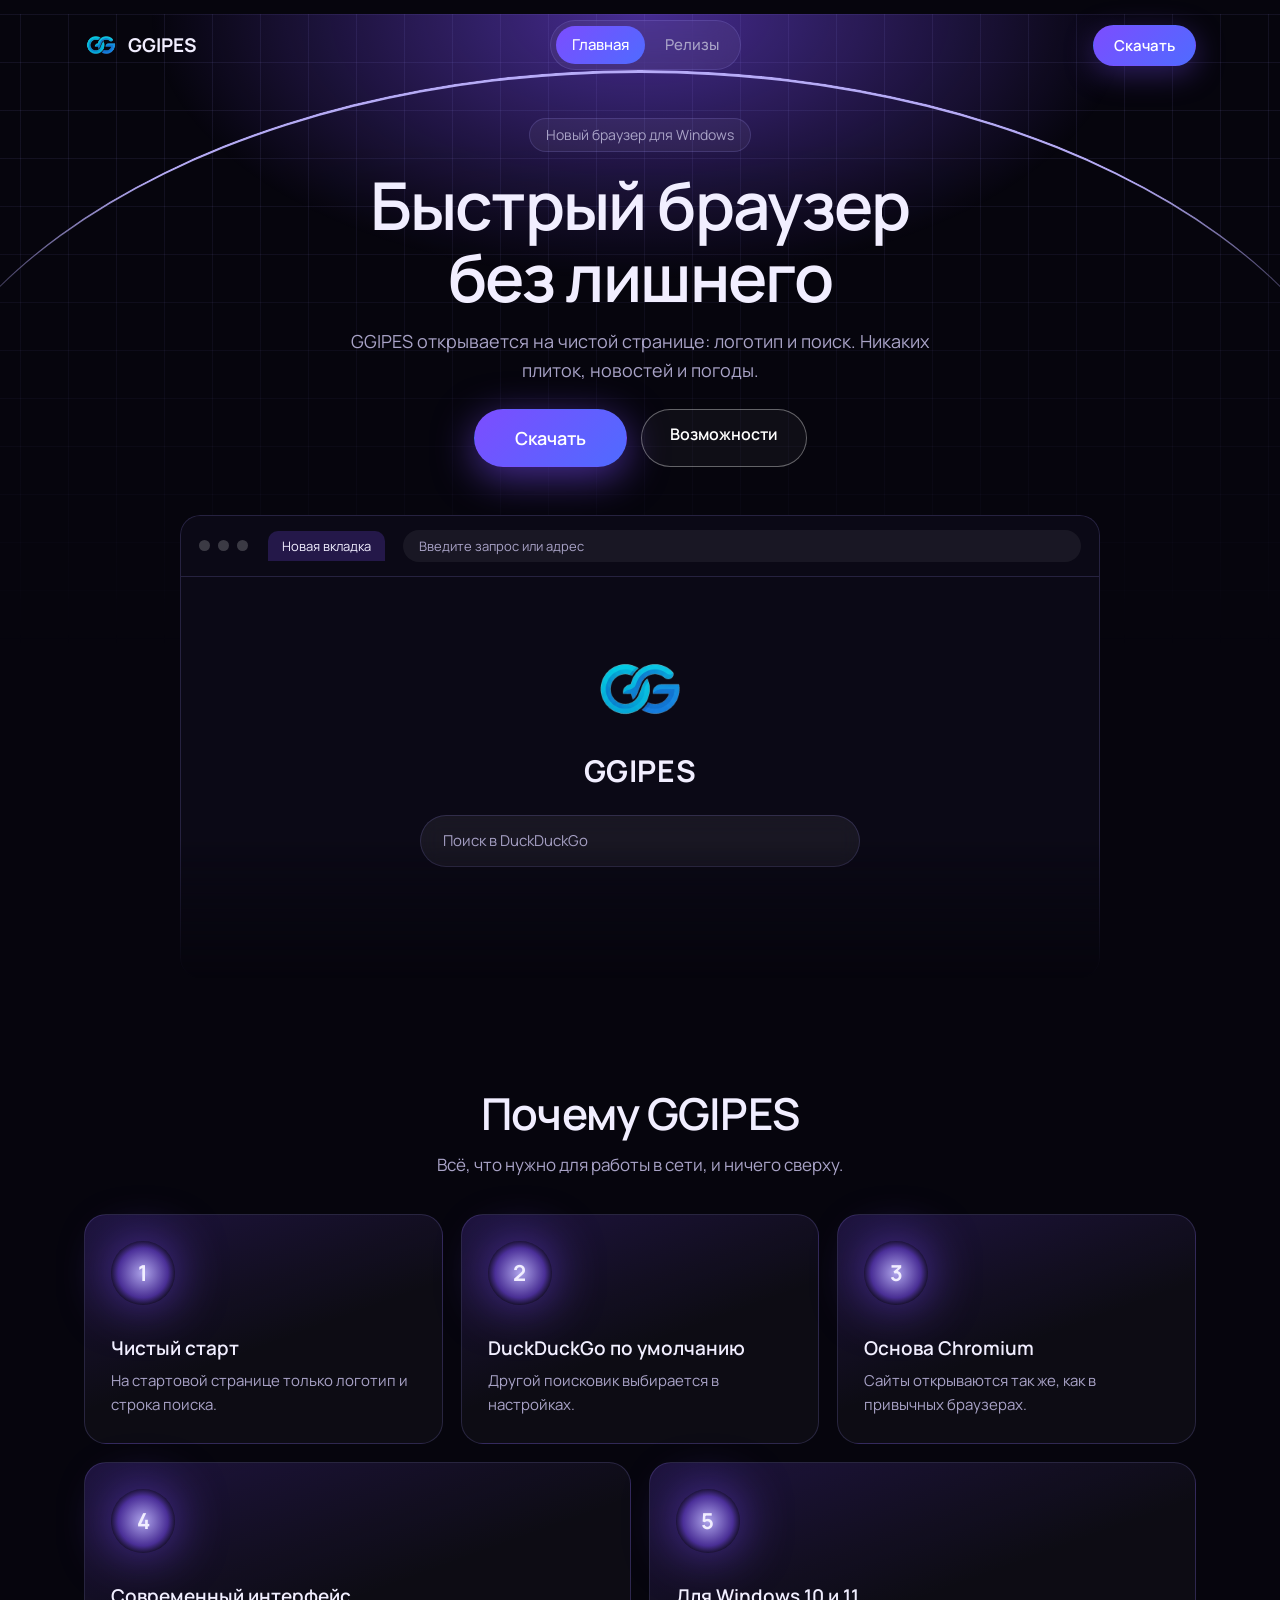
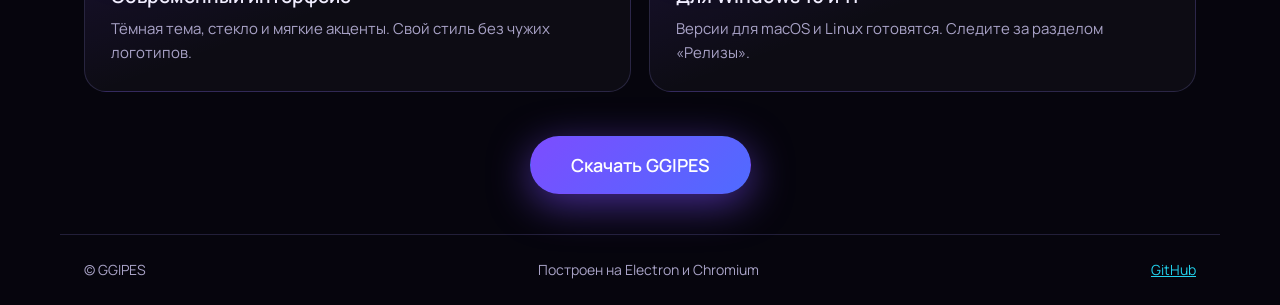
==== commit bcebe230: "site 2" ====
--- a/index.html
+++ b/index.html
@@ -19,8 +19,8 @@
     <h1>Быстрый браузер<br>без лишнего</h1>
     <p>GGIPES открывается на чистой странице: логотип и поиск. Никаких плиток, новостей и погоды.</p>
     <div class="cta">
-      <a class="btn" data-go="download" href="files.html">Скачать</a>
-      <a class="btn ghost" href="releases.html">Релизы</a>
+      <a class="btn big" href="releases.html">Скачать</a>
+      <a class="btn ghost" href="#features">Возможности</a>
     </div>
     <div class="win" role="img" aria-label="Окно браузера GGIPES со стартовой страницей">
       <div class="bar"><i></i><i></i><i></i><span class="tab">Новая вкладка</span><span class="addr">Введите запрос или адрес</span></div>
@@ -36,9 +36,9 @@
       <article class="glass card"><div class="orb">2</div><h3>DuckDuckGo по умолчанию</h3><p>Другой поисковик выбирается в настройках.</p></article>
       <article class="glass card"><div class="orb">3</div><h3>Основа Chromium</h3><p>Сайты открываются так же, как в привычных браузерах.</p></article>
       <article class="glass card wide"><div class="orb">4</div><h3>Современный интерфейс</h3><p>Тёмная тема, стекло и мягкие акценты. Свой стиль без чужих логотипов.</p></article>
-      <article class="glass card wide"><div class="orb">5</div><h3>Для Windows 10 и 11</h3><p>Версии для macOS и Linux готовятся. Следите за вкладкой «Релизы».</p></article>
+      <article class="glass card wide"><div class="orb">5</div><h3>Для Windows 10 и 11</h3><p>Версии для macOS и Linux готовятся. Следите за разделом «Релизы».</p></article>
     </div>
-    <div class="center"><a class="btn" data-go="download" href="files.html">Скачать GGIPES</a></div>
+    <div class="center"><a class="btn big" href="releases.html">Скачать GGIPES</a></div>
   </section>
 </main>
 <script src="config.js"></script><script src="app.js"></script>
--- a/style.css
+++ b/style.css
@@ -13,17 +13,18 @@
 .btn{display:inline-block;padding:13px 28px;border-radius:999px;border:1px solid transparent;background:linear-gradient(135deg,var(--violet),var(--indigo));color:#fff;font:600 16px Manrope,sans-serif;text-decoration:none;cursor:pointer;box-shadow:0 8px 30px rgba(124,77,255,.35)}
 .btn:hover{filter:brightness(1.12)}
 .btn.ghost{background:rgba(255,255,255,.04);border-color:rgba(255,255,255,.35);box-shadow:none}
+.btn.big{padding:16px 40px;font-size:18px;box-shadow:0 10px 40px rgba(124,77,255,.55)}
 .btn.sm{padding:9px 20px;font-size:15px}
 .glass{background:linear-gradient(160deg,rgba(124,77,255,.2),rgba(255,255,255,.03) 55%);border:1px solid var(--line);border-radius:22px}
 main{max-width:1160px;margin:0 auto;padding:0 24px}
-.hero{position:relative;text-align:center;padding:70px 0 40px;margin-top:-76px;padding-top:150px}
+.hero{position:relative;text-align:center;padding:40px 0 40px;margin-top:-76px;padding-top:104px}
 .hero::before{content:"";position:absolute;inset:0 -50vw auto;height:640px;z-index:-1;background:linear-gradient(rgba(160,150,255,.09) 1px,transparent 1px) 0 0/48px 48px,linear-gradient(90deg,rgba(160,150,255,.09) 1px,transparent 1px) 0 0/48px 48px,radial-gradient(700px 380px at 50% 0,rgba(124,77,255,.55),transparent 70%);-webkit-mask-image:linear-gradient(#000 20%,transparent);mask-image:linear-gradient(#000 20%,transparent)}
-.arc{position:absolute;left:50%;top:95px;width:1500px;height:900px;transform:translateX(-50%);border-radius:50%;border-top:3px solid rgba(190,180,255,.95);box-shadow:0 -14px 70px rgba(124,77,255,.6);-webkit-mask-image:linear-gradient(#000 12%,transparent 30%);mask-image:linear-gradient(#000 12%,transparent 30%);z-index:-1}
+.arc{position:absolute;left:50%;top:56px;width:1500px;height:900px;transform:translateX(-50%);border-radius:50%;border-top:3px solid rgba(190,180,255,.95);box-shadow:0 -14px 70px rgba(124,77,255,.6);-webkit-mask-image:linear-gradient(#000 12%,transparent 30%);mask-image:linear-gradient(#000 12%,transparent 30%);z-index:-1}
 .badge{display:inline-block;padding:5px 16px;border:1px solid var(--line);border-radius:999px;background:rgba(255,255,255,.05);font-size:14px;color:var(--muted)}
-h1{font-size:clamp(38px,6.2vw,66px);line-height:1.08;font-weight:600;letter-spacing:-.025em;margin:22px 0 18px}
-.hero p{max-width:34em;margin:0 auto 30px;color:var(--muted);font-size:18px}
+h1{font-size:clamp(38px,6.2vw,66px);line-height:1.08;font-weight:600;letter-spacing:-.025em;margin:18px 0 14px}
+.hero p{max-width:34em;margin:0 auto 24px;color:var(--muted);font-size:18px}
 .cta{display:flex;justify-content:center;gap:14px;flex-wrap:wrap}
-.win{max-width:920px;margin:64px auto 0;border:1px solid var(--line);border-radius:20px;background:#0b0916;box-shadow:0 0 120px rgba(124,77,255,.3);-webkit-mask-image:linear-gradient(#000 70%,transparent);mask-image:linear-gradient(#000 70%,transparent);text-align:left}
+.win{max-width:920px;margin:48px auto 0;border:1px solid var(--line);border-radius:20px;background:#0b0916;box-shadow:0 0 120px rgba(124,77,255,.3);-webkit-mask-image:linear-gradient(#000 70%,transparent);mask-image:linear-gradient(#000 70%,transparent);text-align:left}
 .bar{display:flex;align-items:center;gap:8px;padding:14px 18px;border-bottom:1px solid var(--line)}
 .bar i{width:11px;height:11px;border-radius:50%;background:rgba(255,255,255,.2)}
 .tab{margin-left:12px;padding:5px 14px;border-radius:10px 10px 0 0;background:rgba(124,77,255,.22);font-size:13px}
@@ -44,6 +45,7 @@
 .inner{padding-top:50px;padding-bottom:80px;text-align:center;min-height:70vh}
 .inner h1{margin-top:0}
 .plats{display:grid;grid-template-columns:repeat(3,1fr);gap:18px;max-width:900px;margin:0 auto}
+a.plat{text-decoration:none}
 .plat{padding:34px 20px;display:grid;gap:6px;justify-items:center;color:var(--text);font:inherit;cursor:pointer;transition:border-color .2s,transform .2s}
 .plat:hover{border-color:var(--violet);transform:translateY(-3px)}
 .plat b{font-size:24px;font-weight:700}
@@ -61,5 +63,5 @@
 dialog.soon h3{margin:0 0 8px;font-size:22px}
 dialog.soon p{margin:0 0 22px;color:var(--muted)}
 footer{max-width:1160px;margin:0 auto;padding:24px;display:flex;justify-content:space-between;flex-wrap:wrap;gap:10px;color:var(--muted);font-size:14px;border-top:1px solid var(--line)}
-@media(max-width:820px){.pill{display:none}.grid{grid-template-columns:1fr}.card,.card.wide{grid-column:auto;min-height:190px}.plats{grid-template-columns:1fr}.hero{padding-top:120px}.arc{width:900px;height:600px}}
+@media(max-width:820px){.pill{display:none}.grid{grid-template-columns:1fr}.card,.card.wide{grid-column:auto;min-height:190px}.plats{grid-template-columns:1fr}.hero{padding-top:92px}.arc{width:900px;height:600px}}
 @media(prefers-reduced-motion:reduce){*{transition:none!important;scroll-behavior:auto!important}}
